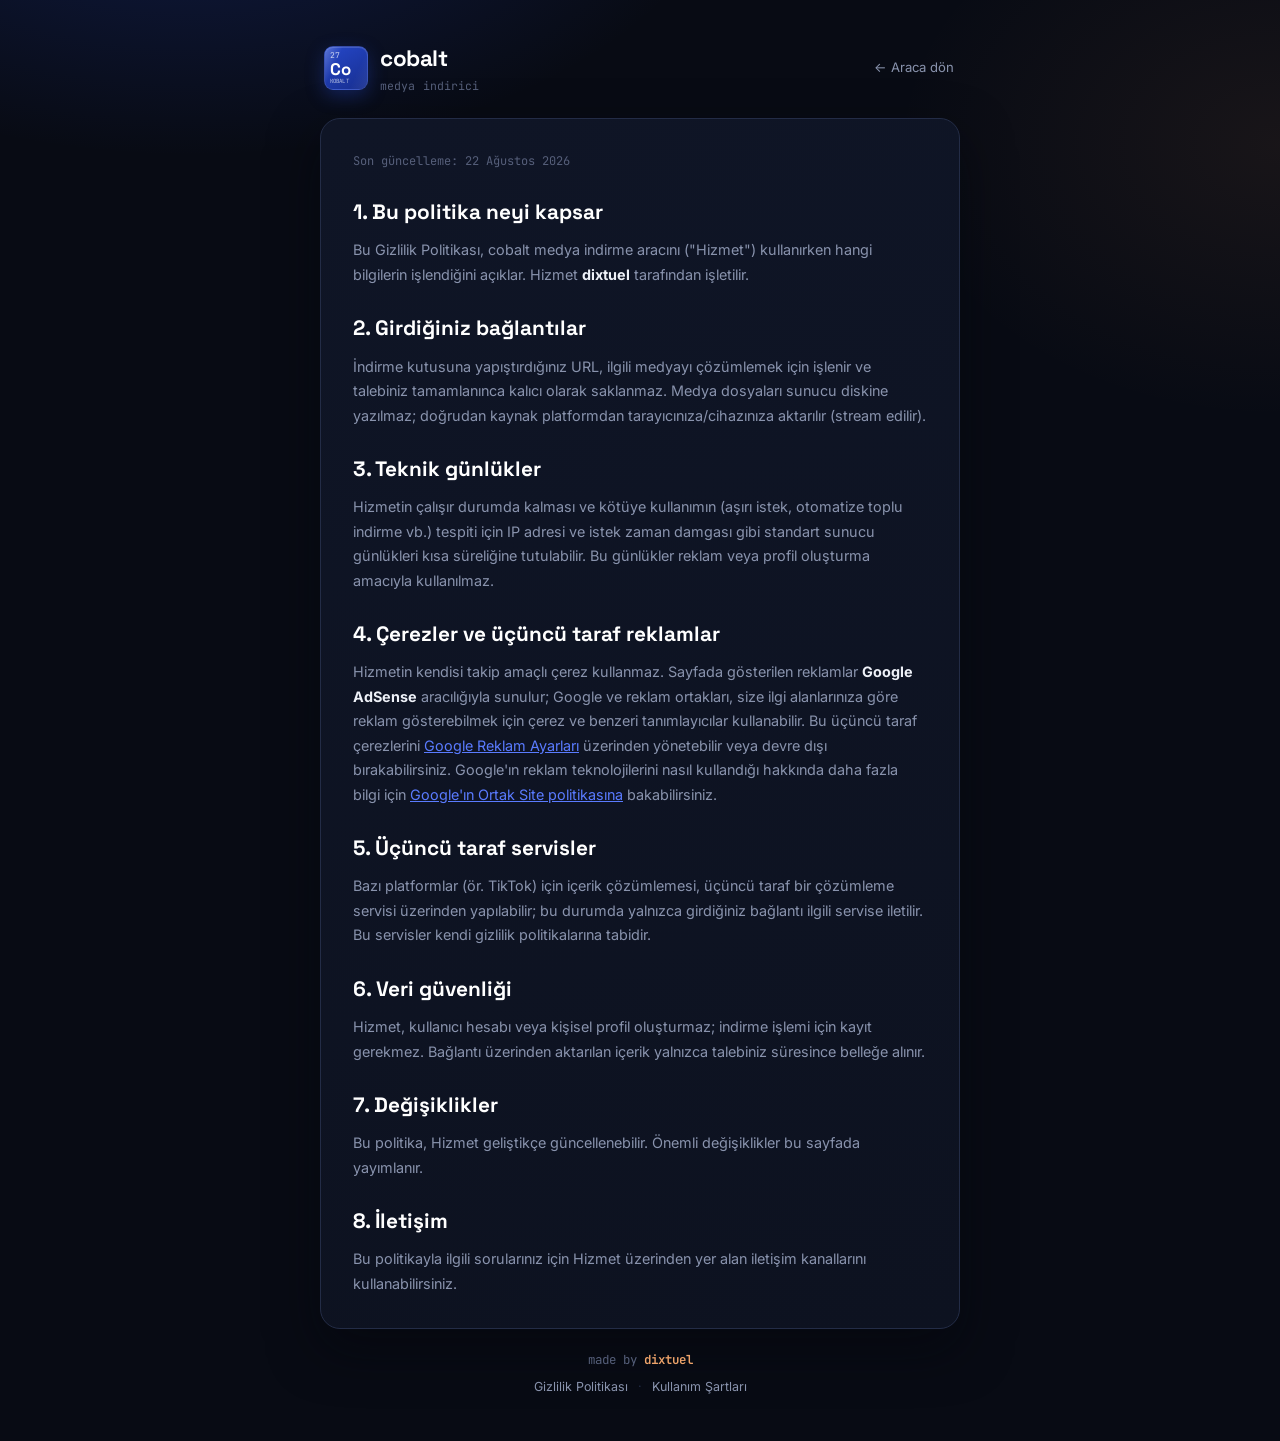
==== html/privacy.html @ 28eb1f84 "Initial commit: Cobalt Web UI Co-Authored-By: Claude Sonnet 5 <noreply@anthropic.com>" ====
<!DOCTYPE html>
<html lang="tr">
<head>
  <meta charset="UTF-8">
  <meta name="viewport" content="width=device-width, initial-scale=1.0">
  <title>Gizlilik Politikası — cobalt</title>
  <meta name="description" content="cobalt medya indirme aracının gizlilik politikası: hangi veriler işlenir, çerezler ve üçüncü taraf reklam hizmetleri.">
  <link rel="preconnect" href="https://fonts.googleapis.com">
  <link rel="preconnect" href="https://fonts.gstatic.com" crossorigin>
  <link href="https://fonts.googleapis.com/css2?family=Space+Grotesk:wght@500;700&family=Inter:wght@400;500;600;700&family=JetBrains+Mono:wght@400;500&display=swap" rel="stylesheet">
  <link rel="stylesheet" href="style.css">
</head>
<body>
  <div class="app-wrapper">
    <header class="app-header">
      <div class="brand">
        <div class="element-tile" aria-hidden="true">
          <span class="z">27</span>
          <span class="sym">Co</span>
          <span class="name">Kobalt</span>
        </div>
        <div class="brand-text">
          <h1>cobalt</h1>
          <span class="tagline">medya indirici</span>
        </div>
      </div>
      <a href="/" class="back-link">← Araca dön</a>
    </header>

    <main>
      <section class="legal-card">
        <p class="updated">Son güncelleme: 22 Ağustos 2026</p>

        <h2>1. Bu politika neyi kapsar</h2>
        <p>
          Bu Gizlilik Politikası, cobalt medya indirme aracını ("Hizmet") kullanırken hangi
          bilgilerin işlendiğini açıklar. Hizmet <strong>dixtuel</strong> tarafından işletilir.
        </p>

        <h2>2. Girdiğiniz bağlantılar</h2>
        <p>
          İndirme kutusuna yapıştırdığınız URL, ilgili medyayı çözümlemek için işlenir ve
          talebiniz tamamlanınca kalıcı olarak saklanmaz. Medya dosyaları sunucu diskine
          yazılmaz; doğrudan kaynak platformdan tarayıcınıza/cihazınıza aktarılır (stream
          edilir).
        </p>

        <h2>3. Teknik günlükler</h2>
        <p>
          Hizmetin çalışır durumda kalması ve kötüye kullanımın (aşırı istek, otomatize
          toplu indirme vb.) tespiti için IP adresi ve istek zaman damgası gibi standart sunucu
          günlükleri kısa süreliğine tutulabilir. Bu günlükler reklam veya profil oluşturma
          amacıyla kullanılmaz.
        </p>

        <h2>4. Çerezler ve üçüncü taraf reklamlar</h2>
        <p>
          Hizmetin kendisi takip amaçlı çerez kullanmaz. Sayfada gösterilen reklamlar
          <strong>Google AdSense</strong> aracılığıyla sunulur; Google ve reklam ortakları,
          size ilgi alanlarınıza göre reklam gösterebilmek için çerez ve benzeri
          tanımlayıcılar kullanabilir. Bu üçüncü taraf çerezlerini
          <a href="https://adssettings.google.com/" target="_blank" rel="noopener">Google Reklam Ayarları</a>
          üzerinden yönetebilir veya devre dışı bırakabilirsiniz. Google'ın reklam
          teknolojilerini nasıl kullandığı hakkında daha fazla bilgi için
          <a href="https://policies.google.com/technologies/partner-sites" target="_blank" rel="noopener">Google'ın Ortak Site politikasına</a>
          bakabilirsiniz.
        </p>

        <h2>5. Üçüncü taraf servisler</h2>
        <p>
          Bazı platformlar (ör. TikTok) için içerik çözümlemesi, üçüncü taraf bir çözümleme
          servisi üzerinden yapılabilir; bu durumda yalnızca girdiğiniz bağlantı ilgili
          servise iletilir. Bu servisler kendi gizlilik politikalarına tabidir.
        </p>

        <h2>6. Veri güvenliği</h2>
        <p>
          Hizmet, kullanıcı hesabı veya kişisel profil oluşturmaz; indirme işlemi için kayıt
          gerekmez. Bağlantı üzerinden aktarılan içerik yalnızca talebiniz süresince belleğe
          alınır.
        </p>

        <h2>7. Değişiklikler</h2>
        <p>
          Bu politika, Hizmet geliştikçe güncellenebilir. Önemli değişiklikler bu sayfada
          yayımlanır.
        </p>

        <h2>8. İletişim</h2>
        <p>
          Bu politikayla ilgili sorularınız için Hizmet üzerinden yer alan iletişim
          kanallarını kullanabilirsiniz.
        </p>
      </section>
    </main>

    <footer class="app-footer">
      <span class="credit">made by <span class="maker">dixtuel</span></span>
      <nav class="footer-links">
        <a href="/privacy.html">Gizlilik Politikası</a>
        <span class="sep">·</span>
        <a href="/terms.html">Kullanım Şartları</a>
      </nav>
    </footer>
  </div>
</body>
</html>
---- html/style.css ----
:root {
  /* Cobalt glass palette — named after the mineral, not a generic dark-mode blue */
  --ink: #080b14;
  --panel: #0f1526;
  --panel-2: #161d33;
  --input: #11172a;
  --hover: #1c2440;
  --line: #232c46;
  --line-soft: #1a2138;

  --cobalt: #2547c9;
  --cobalt-bright: #5a7bff;
  --cobalt-deep: #172e8f;
  --copper: #d98a4e;
  --copper-bright: #eda36a;

  --paper: #eef1f8;
  --fog: #8993ad;
  --haze: #565f7a;

  --good: #4fb286;
  --bad: #e5654f;
  --warn: #d9a441;

  --r-sm: 6px;
  --r-md: 12px;
  --r-lg: 20px;
  --r-full: 999px;

  --display: 'Space Grotesk', 'Inter', -apple-system, sans-serif;
  --body: 'Inter', -apple-system, BlinkMacSystemFont, 'Segoe UI', Roboto, sans-serif;
  --mono: 'JetBrains Mono', ui-monospace, monospace;

  --ease: cubic-bezier(0.2, 0.7, 0.3, 1);
}

*, *::before, *::after {
  box-sizing: border-box;
  margin: 0;
  padding: 0;
}

@media (prefers-reduced-motion: reduce) {
  *, *::before, *::after {
    animation-duration: 0.001ms !important;
    transition-duration: 0.001ms !important;
  }
}

body {
  background:
    radial-gradient(ellipse 900px 500px at 15% -10%, rgba(37, 71, 201, 0.28), transparent 60%),
    radial-gradient(ellipse 700px 500px at 100% 10%, rgba(217, 138, 78, 0.08), transparent 55%),
    var(--ink);
  color: var(--paper);
  font-family: var(--body);
  line-height: 1.5;
  min-height: 100vh;
  display: flex;
  justify-content: center;
  padding: 40px 20px;
  -webkit-font-smoothing: antialiased;
}

a { color: inherit; }

:focus-visible {
  outline: 2px solid var(--cobalt-bright);
  outline-offset: 2px;
  border-radius: var(--r-sm);
}

.app-wrapper {
  width: 100%;
  max-width: 640px;
  display: flex;
  flex-direction: column;
  gap: 22px;
}

/* Header */
.app-header {
  display: flex;
  justify-content: space-between;
  align-items: center;
  padding: 2px 4px;
}

.brand { display: flex; align-items: center; gap: 12px; }

/* Signature mark: a periodic-table element tile for Co (Cobalt, Z=27) */
.element-tile {
  width: 44px;
  height: 44px;
  flex-shrink: 0;
  border-radius: 9px;
  background: linear-gradient(150deg, var(--cobalt) 0%, var(--cobalt-deep) 100%);
  border: 1px solid rgba(255, 255, 255, 0.12);
  box-shadow: 0 6px 18px rgba(37, 71, 201, 0.35), inset 0 1px 0 rgba(255, 255, 255, 0.15);
  display: flex;
  flex-direction: column;
  justify-content: space-between;
  padding: 4px 5px;
  position: relative;
  overflow: hidden;
}

.element-tile::after {
  content: '';
  position: absolute;
  inset: 0;
  background: linear-gradient(115deg, rgba(255, 255, 255, 0.25) 0%, transparent 30%, transparent 70%, rgba(255, 255, 255, 0.08) 100%);
}

.element-tile .z { font-family: var(--mono); font-size: 0.5rem; color: rgba(255, 255, 255, 0.75); line-height: 1; }
.element-tile .sym { font-family: var(--display); font-size: 1.05rem; font-weight: 700; color: #fff; line-height: 1; }
.element-tile .name { font-family: var(--mono); font-size: 0.36rem; letter-spacing: 0.02em; color: rgba(255, 255, 255, 0.65); text-transform: uppercase; line-height: 1; }

.brand-text { display: flex; flex-direction: column; gap: 1px; }

.brand-text h1 {
  font-family: var(--display);
  font-size: 1.4rem;
  font-weight: 700;
  letter-spacing: -0.02em;
  color: #fff;
}

.brand-text .tagline {
  font-size: 0.72rem;
  color: var(--haze);
  font-family: var(--mono);
  letter-spacing: 0.01em;
}

.header-status {
  display: flex;
  align-items: center;
  gap: 6px;
  font-size: 0.78rem;
  font-family: var(--mono);
  color: var(--fog);
  background: var(--panel);
  padding: 5px 11px;
  border-radius: var(--r-full);
  border: 1px solid var(--line);
}

.status-dot {
  width: 6px;
  height: 6px;
  border-radius: 50%;
  background-color: var(--good);
  box-shadow: 0 0 8px rgba(79, 178, 134, 0.6);
}

/* Main Card — cobalt glass panel with a diagonal light sheen */
.downloader-card {
  background: linear-gradient(165deg, var(--panel) 0%, #0d1220 100%);
  border: 1px solid var(--line);
  border-radius: var(--r-lg);
  padding: 26px;
  box-shadow: 0 20px 50px rgba(3, 5, 12, 0.5), inset 0 1px 0 rgba(255, 255, 255, 0.03);
  display: flex;
  flex-direction: column;
  gap: 20px;
  position: relative;
  overflow: hidden;
}

.downloader-card::before {
  content: '';
  position: absolute;
  top: -60%;
  left: -20%;
  width: 60%;
  height: 220%;
  background: linear-gradient(100deg, rgba(90, 123, 255, 0.07), transparent 60%);
  transform: rotate(8deg);
  pointer-events: none;
}

/* Input Form */
.input-container {
  display: flex;
  align-items: center;
  background: var(--input);
  border: 1px solid var(--line);
  border-radius: var(--r-md);
  padding: 6px 8px 6px 14px;
  gap: 8px;
  transition: border-color 0.18s var(--ease), box-shadow 0.18s var(--ease);
  position: relative;
  z-index: 1;
}

.input-container:focus-within {
  border-color: var(--cobalt-bright);
  box-shadow: 0 0 0 3px rgba(90, 123, 255, 0.16);
}

.input-icon { color: var(--haze); display: flex; align-items: center; }

.input-container input {
  flex: 1;
  background: transparent;
  border: none;
  color: var(--paper);
  font-family: var(--body);
  font-size: 0.95rem;
  outline: none;
  min-width: 0;
}

.input-container input::placeholder { color: var(--haze); }

.btn-paste {
  display: inline-flex;
  align-items: center;
  gap: 5px;
  background: var(--panel-2);
  border: 1px solid var(--line);
  color: var(--fog);
  font-size: 0.8rem;
  font-weight: 500;
  padding: 6px 10px;
  border-radius: var(--r-sm);
  cursor: pointer;
  transition: all 0.18s var(--ease);
  white-space: nowrap;
}

.btn-paste:hover { background: var(--hover); color: var(--paper); }

.btn-submit {
  display: inline-flex;
  align-items: center;
  justify-content: center;
  background: linear-gradient(155deg, var(--cobalt-bright), var(--cobalt));
  border: none;
  color: #fff;
  font-family: var(--body);
  font-size: 0.9rem;
  font-weight: 600;
  padding: 9px 18px;
  border-radius: var(--r-sm);
  cursor: pointer;
  transition: filter 0.18s var(--ease), transform 0.1s var(--ease);
  position: relative;
  min-width: 80px;
}

.btn-submit:hover { filter: brightness(1.08); }
.btn-submit:active { transform: scale(0.98); }

.btn-submit.loading .btn-text { visibility: hidden; }
.btn-submit.loading .spinner { display: block; }

.spinner {
  display: none;
  position: absolute;
  width: 18px;
  height: 18px;
  border: 2px solid rgba(255, 255, 255, 0.3);
  border-top-color: #fff;
  border-radius: 50%;
  animation: spin 0.6s linear infinite;
}

@keyframes spin { to { transform: rotate(360deg); } }

/* Controls & Options */
.controls-panel { display: flex; flex-direction: column; gap: 14px; position: relative; z-index: 1; }

.mode-selector {
  display: flex;
  background: var(--input);
  padding: 4px;
  border-radius: var(--r-md);
  border: 1px solid var(--line);
  gap: 4px;
}

.mode-btn {
  flex: 1;
  display: flex;
  align-items: center;
  justify-content: center;
  gap: 7px;
  background: transparent;
  border: none;
  color: var(--fog);
  font-family: var(--body);
  font-size: 0.82rem;
  font-weight: 500;
  padding: 8px 10px;
  border-radius: var(--r-sm);
  cursor: pointer;
  transition: all 0.18s var(--ease);
}

.mode-btn:hover { color: var(--paper); }

.mode-btn.active {
  background: var(--panel-2);
  color: #fff;
  font-weight: 600;
  box-shadow: 0 2px 8px rgba(0, 0, 0, 0.25), inset 0 0 0 1px var(--line);
}

.options-row { display: grid; grid-template-columns: 1fr 1fr; gap: 12px; }

@media (max-width: 480px) {
  .mode-selector { flex-direction: column; }
  .options-row { grid-template-columns: 1fr; }
}

.option-item { display: flex; flex-direction: column; gap: 6px; }

.option-item label {
  font-size: 0.76rem;
  font-weight: 500;
  color: var(--fog);
  font-family: var(--mono);
  text-transform: uppercase;
  letter-spacing: 0.02em;
}

.option-item select {
  background: var(--input);
  border: 1px solid var(--line);
  color: var(--paper);
  font-family: var(--body);
  font-size: 0.85rem;
  padding: 8px 10px;
  border-radius: var(--r-sm);
  outline: none;
  cursor: pointer;
  transition: border-color 0.18s var(--ease);
}

.option-item select:focus { border-color: var(--cobalt-bright); }

/* Result Container */
.result-container {
  margin-top: 4px;
  padding: 16px;
  background: var(--panel-2);
  border: 1px solid var(--line);
  border-radius: var(--r-md);
  display: flex;
  flex-direction: column;
  gap: 12px;
  animation: fadeIn 0.25s ease-out;
  position: relative;
  z-index: 1;
}

@keyframes fadeIn {
  from { opacity: 0; transform: translateY(-4px); }
  to { opacity: 1; transform: translateY(0); }
}

.result-card-single { display: flex; align-items: center; justify-content: space-between; gap: 12px; }
.result-info { display: flex; flex-direction: column; gap: 4px; min-width: 0; }

.result-filename {
  font-size: 0.88rem;
  font-weight: 600;
  font-family: var(--mono);
  color: var(--paper);
  white-space: nowrap;
  overflow: hidden;
  text-overflow: ellipsis;
}

.result-tag { font-size: 0.75rem; color: var(--good); font-weight: 500; }
.result-actions { display: flex; gap: 8px; flex-shrink: 0; }

.btn-download-action {
  display: inline-flex;
  align-items: center;
  gap: 6px;
  background: var(--good);
  color: #08170f;
  border: none;
  font-family: var(--body);
  font-size: 0.85rem;
  font-weight: 700;
  padding: 8px 14px;
  border-radius: var(--r-sm);
  cursor: pointer;
  text-decoration: none;
  transition: filter 0.18s var(--ease);
}

.btn-download-action:hover { filter: brightness(1.1); }

/* Gallery Header & Bulk Download */
.gallery-header {
  display: flex;
  align-items: center;
  justify-content: space-between;
  gap: 10px;
  padding-bottom: 8px;
  border-bottom: 1px solid var(--line);
}

.gallery-title { font-size: 0.88rem; font-weight: 600; color: var(--paper); display: flex; align-items: center; gap: 6px; }

.btn-download-all {
  display: inline-flex;
  align-items: center;
  gap: 6px;
  background: var(--cobalt);
  color: #fff;
  border: none;
  font-family: var(--body);
  font-size: 0.78rem;
  font-weight: 600;
  padding: 6px 12px;
  border-radius: var(--r-sm);
  cursor: pointer;
  transition: filter 0.18s var(--ease);
}

.btn-download-all:hover { filter: brightness(1.12); }

/* Picker Grid */
.picker-grid { display: grid; grid-template-columns: repeat(auto-fill, minmax(130px, 1fr)); gap: 10px; }

.picker-item {
  background: var(--input);
  border: 1px solid var(--line);
  border-radius: var(--r-sm);
  overflow: hidden;
  display: flex;
  flex-direction: column;
  position: relative;
  transition: border-color 0.18s var(--ease);
}

.picker-item:hover { border-color: var(--cobalt-bright); }
.picker-item img { width: 100%; height: 120px; object-fit: cover; background: #000; }

.picker-badge {
  position: absolute;
  top: 6px;
  left: 6px;
  background: rgba(3, 5, 12, 0.8);
  color: #fff;
  font-family: var(--mono);
  font-size: 0.65rem;
  font-weight: 600;
  padding: 2px 6px;
  border-radius: var(--r-sm);
  backdrop-filter: blur(4px);
}

.picker-item-action { padding: 6px 8px; display: flex; justify-content: center; }

.picker-item-action a {
  font-size: 0.78rem;
  color: var(--paper);
  text-decoration: none;
  font-weight: 500;
  display: inline-flex;
  align-items: center;
  gap: 5px;
  width: 100%;
  justify-content: center;
  padding: 4px 0;
  background: var(--panel-2);
  border-radius: 4px;
  transition: all 0.18s var(--ease);
}

.picker-item-action a:hover { background: var(--cobalt); color: #fff; }

/* Supported Services — styled as assay/spec tags, echoing the element-tile motif */
.supported-services {
  display: flex;
  flex-wrap: wrap;
  gap: 7px;
  justify-content: center;
  padding-top: 10px;
  border-top: 1px solid var(--line-soft);
  position: relative;
  z-index: 1;
}

.service-pill {
  font-size: 0.73rem;
  font-family: var(--mono);
  color: var(--fog);
  background: var(--input);
  border: 1px solid var(--line-soft);
  padding: 4px 9px;
  border-radius: var(--r-sm);
}

/* Ad slot — clearly demarcated, self-contained container for Google AdSense */
.ad-slot {
  position: relative;
  z-index: 1;
  border: 1px dashed var(--line);
  border-radius: var(--r-md);
  background: var(--input);
  min-height: 90px;
  display: flex;
  align-items: center;
  justify-content: center;
  overflow: hidden;
}

.ad-slot .ad-label {
  position: absolute;
  top: 6px;
  left: 10px;
  font-family: var(--mono);
  font-size: 0.6rem;
  letter-spacing: 0.05em;
  text-transform: uppercase;
  color: var(--haze);
}

.ad-slot .ad-placeholder {
  font-family: var(--mono);
  font-size: 0.72rem;
  color: var(--haze);
  text-align: center;
  padding: 20px;
}

/* Footer */
.app-footer {
  text-align: center;
  font-size: 0.78rem;
  color: var(--haze);
  display: flex;
  flex-direction: column;
  align-items: center;
  gap: 8px;
  padding-bottom: 4px;
}

.app-footer .credit { font-family: var(--mono); }
.app-footer .credit .maker { color: var(--copper-bright); font-weight: 600; }

.footer-links { display: flex; align-items: center; gap: 10px; }
.footer-links a { color: var(--fog); text-decoration: none; transition: color 0.18s var(--ease); }
.footer-links a:hover { color: var(--paper); text-decoration: underline; }
.footer-links .sep { color: var(--line); }

/* Toast */
.toast {
  position: fixed;
  bottom: 24px;
  left: 50%;
  transform: translateX(-50%) translateY(100px);
  background: var(--panel-2);
  border: 1px solid var(--line);
  color: var(--paper);
  font-size: 0.85rem;
  padding: 10px 18px;
  border-radius: var(--r-md);
  box-shadow: 0 8px 24px rgba(0, 0, 0, 0.4);
  transition: transform 0.25s ease-out, opacity 0.25s ease-out;
  opacity: 0;
  pointer-events: none;
  z-index: 1000;
  max-width: 90vw;
  text-align: center;
}

.toast.show { transform: translateX(-50%) translateY(0); opacity: 1; }
.toast.error { border-color: var(--bad); color: #ffb3a4; }
.toast.success { border-color: var(--good); color: #a9e6c8; }

/* ---- Legal pages (terms.html / privacy.html) ---- */
.legal-card {
  background: linear-gradient(165deg, var(--panel) 0%, #0d1220 100%);
  border: 1px solid var(--line);
  border-radius: var(--r-lg);
  padding: 32px;
  box-shadow: 0 20px 50px rgba(3, 5, 12, 0.5);
}

.legal-card h2 {
  font-family: var(--display);
  font-size: 1.3rem;
  margin: 26px 0 10px;
  color: #fff;
}

.legal-card h2:first-child { margin-top: 0; }

.legal-card p, .legal-card li {
  font-size: 0.9rem;
  color: var(--fog);
  line-height: 1.7;
}

.legal-card ul { padding-left: 20px; margin: 8px 0; display: flex; flex-direction: column; gap: 6px; }
.legal-card strong { color: var(--paper); }
.legal-card .updated { font-family: var(--mono); font-size: 0.75rem; color: var(--haze); margin-bottom: 4px; }
.legal-card a { color: var(--cobalt-bright); }

.back-link {
  display: inline-flex;
  align-items: center;
  gap: 6px;
  font-size: 0.82rem;
  color: var(--fog);
  text-decoration: none;
  padding: 4px 2px;
}

.back-link:hover { color: var(--paper); }
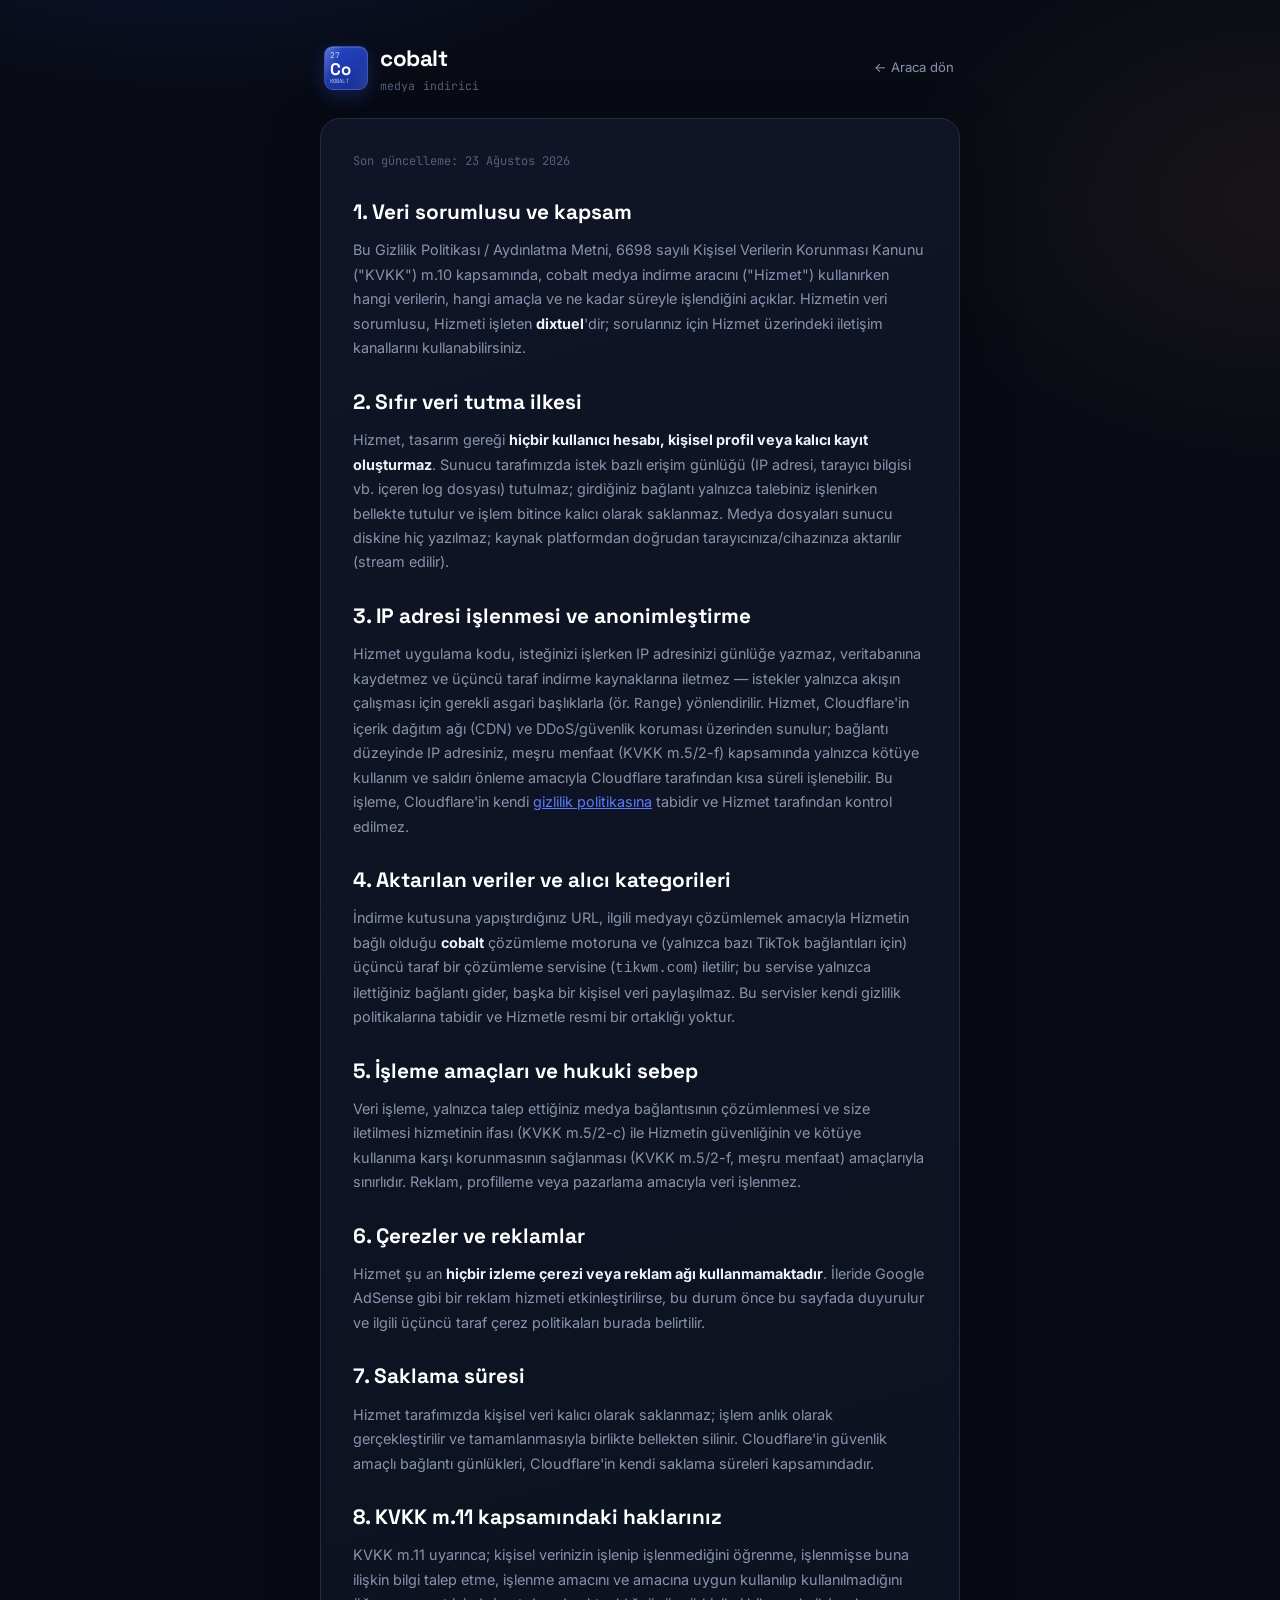
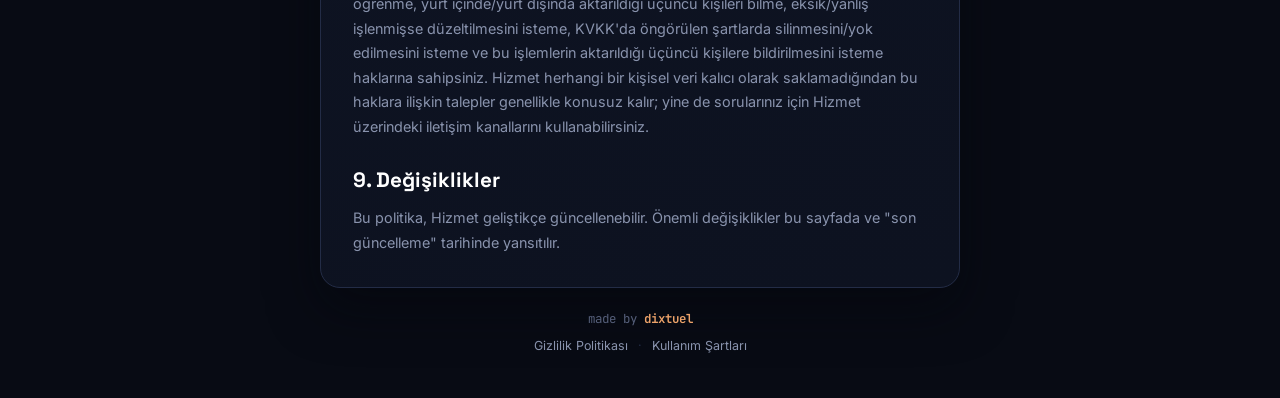
==== commit 768ea735: "KVKK uyumlu gizlilik politikası, tunnel proxy'de IP anonimleştirme ve masaüstü reklam alanları Co-Au" ====
--- a/html/privacy.html
+++ b/html/privacy.html
@@ -29,67 +29,89 @@
 
     <main>
       <section class="legal-card">
-        <p class="updated">Son güncelleme: 22 Ağustos 2026</p>
+        <p class="updated">Son güncelleme: 23 Ağustos 2026</p>
 
-        <h2>1. Bu politika neyi kapsar</h2>
+        <h2>1. Veri sorumlusu ve kapsam</h2>
         <p>
-          Bu Gizlilik Politikası, cobalt medya indirme aracını ("Hizmet") kullanırken hangi
-          bilgilerin işlendiğini açıklar. Hizmet <strong>dixtuel</strong> tarafından işletilir.
+          Bu Gizlilik Politikası / Aydınlatma Metni, 6698 sayılı Kişisel Verilerin Korunması
+          Kanunu ("KVKK") m.10 kapsamında, cobalt medya indirme aracını ("Hizmet")
+          kullanırken hangi verilerin, hangi amaçla ve ne kadar süreyle işlendiğini açıklar.
+          Hizmetin veri sorumlusu, Hizmeti işleten <strong>dixtuel</strong>'dir; sorularınız
+          için Hizmet üzerindeki iletişim kanallarını kullanabilirsiniz.
         </p>
 
-        <h2>2. Girdiğiniz bağlantılar</h2>
+        <h2>2. Sıfır veri tutma ilkesi</h2>
         <p>
-          İndirme kutusuna yapıştırdığınız URL, ilgili medyayı çözümlemek için işlenir ve
-          talebiniz tamamlanınca kalıcı olarak saklanmaz. Medya dosyaları sunucu diskine
-          yazılmaz; doğrudan kaynak platformdan tarayıcınıza/cihazınıza aktarılır (stream
-          edilir).
+          Hizmet, tasarım gereği <strong>hiçbir kullanıcı hesabı, kişisel profil veya kalıcı
+          kayıt oluşturmaz</strong>. Sunucu tarafımızda istek bazlı erişim günlüğü (IP adresi,
+          tarayıcı bilgisi vb. içeren log dosyası) tutulmaz; girdiğiniz bağlantı yalnızca
+          talebiniz işlenirken bellekte tutulur ve işlem bitince kalıcı olarak saklanmaz.
+          Medya dosyaları sunucu diskine hiç yazılmaz; kaynak platformdan doğrudan
+          tarayıcınıza/cihazınıza aktarılır (stream edilir).
         </p>
 
-        <h2>3. Teknik günlükler</h2>
+        <h2>3. IP adresi işlenmesi ve anonimleştirme</h2>
         <p>
-          Hizmetin çalışır durumda kalması ve kötüye kullanımın (aşırı istek, otomatize
-          toplu indirme vb.) tespiti için IP adresi ve istek zaman damgası gibi standart sunucu
-          günlükleri kısa süreliğine tutulabilir. Bu günlükler reklam veya profil oluşturma
-          amacıyla kullanılmaz.
+          Hizmet uygulama kodu, isteğinizi işlerken IP adresinizi günlüğe yazmaz, veritabanına
+          kaydetmez ve üçüncü taraf indirme kaynaklarına iletmez — istekler yalnızca akışın
+          çalışması için gerekli asgari başlıklarla (ör. <code>Range</code>) yönlendirilir.
+          Hizmet, Cloudflare'in içerik dağıtım ağı (CDN) ve DDoS/güvenlik koruması üzerinden
+          sunulur; bağlantı düzeyinde IP adresiniz, meşru menfaat (KVKK m.5/2-f) kapsamında
+          yalnızca kötüye kullanım ve saldırı önleme amacıyla Cloudflare tarafından kısa süreli
+          işlenebilir. Bu işleme, Cloudflare'in kendi
+          <a href="https://www.cloudflare.com/privacypolicy/" target="_blank" rel="noopener">gizlilik politikasına</a>
+          tabidir ve Hizmet tarafından kontrol edilmez.
         </p>
 
-        <h2>4. Çerezler ve üçüncü taraf reklamlar</h2>
+        <h2>4. Aktarılan veriler ve alıcı kategorileri</h2>
         <p>
-          Hizmetin kendisi takip amaçlı çerez kullanmaz. Sayfada gösterilen reklamlar
-          <strong>Google AdSense</strong> aracılığıyla sunulur; Google ve reklam ortakları,
-          size ilgi alanlarınıza göre reklam gösterebilmek için çerez ve benzeri
-          tanımlayıcılar kullanabilir. Bu üçüncü taraf çerezlerini
-          <a href="https://adssettings.google.com/" target="_blank" rel="noopener">Google Reklam Ayarları</a>
-          üzerinden yönetebilir veya devre dışı bırakabilirsiniz. Google'ın reklam
-          teknolojilerini nasıl kullandığı hakkında daha fazla bilgi için
-          <a href="https://policies.google.com/technologies/partner-sites" target="_blank" rel="noopener">Google'ın Ortak Site politikasına</a>
-          bakabilirsiniz.
+          İndirme kutusuna yapıştırdığınız URL, ilgili medyayı çözümlemek amacıyla Hizmetin
+          bağlı olduğu <strong>cobalt</strong> çözümleme motoruna ve (yalnızca bazı TikTok
+          bağlantıları için) üçüncü taraf bir çözümleme servisine
+          (<code>tikwm.com</code>) iletilir; bu servise yalnızca ilettiğiniz bağlantı gider,
+          başka bir kişisel veri paylaşılmaz. Bu servisler kendi gizlilik politikalarına
+          tabidir ve Hizmetle resmi bir ortaklığı yoktur.
         </p>
 
-        <h2>5. Üçüncü taraf servisler</h2>
+        <h2>5. İşleme amaçları ve hukuki sebep</h2>
         <p>
-          Bazı platformlar (ör. TikTok) için içerik çözümlemesi, üçüncü taraf bir çözümleme
-          servisi üzerinden yapılabilir; bu durumda yalnızca girdiğiniz bağlantı ilgili
-          servise iletilir. Bu servisler kendi gizlilik politikalarına tabidir.
+          Veri işleme, yalnızca talep ettiğiniz medya bağlantısının çözümlenmesi ve size
+          iletilmesi hizmetinin ifası (KVKK m.5/2-c) ile Hizmetin güvenliğinin ve kötüye
+          kullanıma karşı korunmasının sağlanması (KVKK m.5/2-f, meşru menfaat) amaçlarıyla
+          sınırlıdır. Reklam, profilleme veya pazarlama amacıyla veri işlenmez.
         </p>
 
-        <h2>6. Veri güvenliği</h2>
+        <h2>6. Çerezler ve reklamlar</h2>
         <p>
-          Hizmet, kullanıcı hesabı veya kişisel profil oluşturmaz; indirme işlemi için kayıt
-          gerekmez. Bağlantı üzerinden aktarılan içerik yalnızca talebiniz süresince belleğe
-          alınır.
+          Hizmet şu an <strong>hiçbir izleme çerezi veya reklam ağı kullanmamaktadır</strong>.
+          İleride Google AdSense gibi bir reklam hizmeti etkinleştirilirse, bu durum önce bu
+          sayfada duyurulur ve ilgili üçüncü taraf çerez politikaları burada belirtilir.
         </p>
 
-        <h2>7. Değişiklikler</h2>
+        <h2>7. Saklama süresi</h2>
         <p>
-          Bu politika, Hizmet geliştikçe güncellenebilir. Önemli değişiklikler bu sayfada
-          yayımlanır.
+          Hizmet tarafımızda kişisel veri kalıcı olarak saklanmaz; işlem anlık olarak
+          gerçekleştirilir ve tamamlanmasıyla birlikte bellekten silinir. Cloudflare'in
+          güvenlik amaçlı bağlantı günlükleri, Cloudflare'in kendi saklama süreleri
+          kapsamındadır.
         </p>
 
-        <h2>8. İletişim</h2>
+        <h2>8. KVKK m.11 kapsamındaki haklarınız</h2>
         <p>
-          Bu politikayla ilgili sorularınız için Hizmet üzerinden yer alan iletişim
-          kanallarını kullanabilirsiniz.
+          KVKK m.11 uyarınca; kişisel verinizin işlenip işlenmediğini öğrenme, işlenmişse
+          buna ilişkin bilgi talep etme, işlenme amacını ve amacına uygun kullanılıp
+          kullanılmadığını öğrenme, yurt içinde/yurt dışında aktarıldığı üçüncü kişileri
+          bilme, eksik/yanlış işlenmişse düzeltilmesini isteme, KVKK'da öngörülen şartlarda
+          silinmesini/yok edilmesini isteme ve bu işlemlerin aktarıldığı üçüncü kişilere
+          bildirilmesini isteme haklarına sahipsiniz. Hizmet herhangi bir kişisel veri
+          kalıcı olarak saklamadığından bu haklara ilişkin talepler genellikle konusuz kalır;
+          yine de sorularınız için Hizmet üzerindeki iletişim kanallarını kullanabilirsiniz.
+        </p>
+
+        <h2>9. Değişiklikler</h2>
+        <p>
+          Bu politika, Hizmet geliştikçe güncellenebilir. Önemli değişiklikler bu sayfada ve
+          "son güncelleme" tarihinde yansıtılır.
         </p>
       </section>
     </main>
--- a/html/style.css
+++ b/html/style.css
@@ -530,6 +530,29 @@
   color: var(--haze);
   text-align: center;
   padding: 20px;
+}
+
+/* Masaüstü kenar reklamları (skyscraper) — yalnız içerik sütunuyla çakışmayacak kadar
+   geniş ekranlarda gösterilir. min-width eşiği, 640px'lik ana sütun + kenar boşlukları
+   dikkate alınarak hesaplandı. */
+.ad-rail { display: none; }
+
+@media (min-width: 1300px) {
+  .ad-rail {
+    display: block;
+    position: fixed;
+    top: 50%;
+    transform: translateY(-50%);
+    z-index: 5;
+  }
+  .ad-rail-left { left: 24px; }
+  .ad-rail-right { right: 24px; }
+  .ad-slot-rail {
+    width: 160px;
+    height: 600px;
+    min-height: 0;
+    flex-direction: column;
+  }
 }
 
 /* Footer */
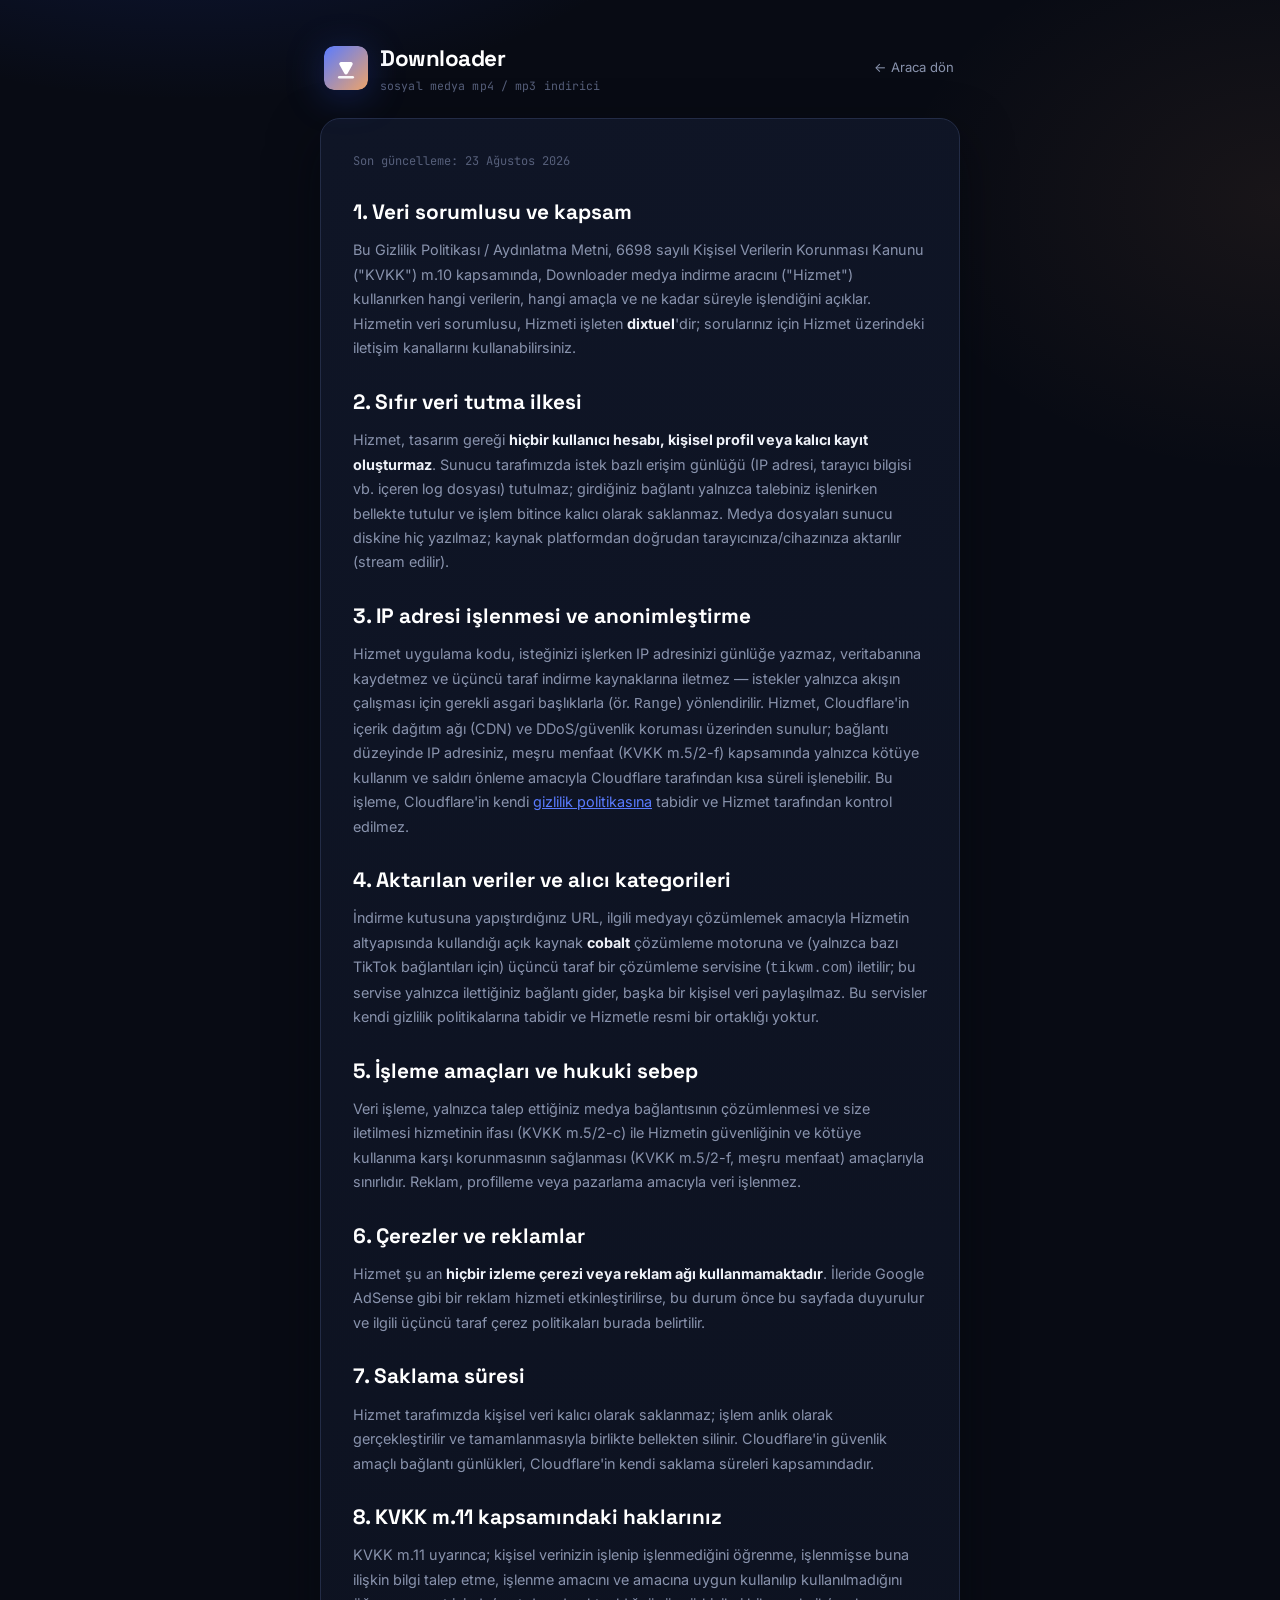
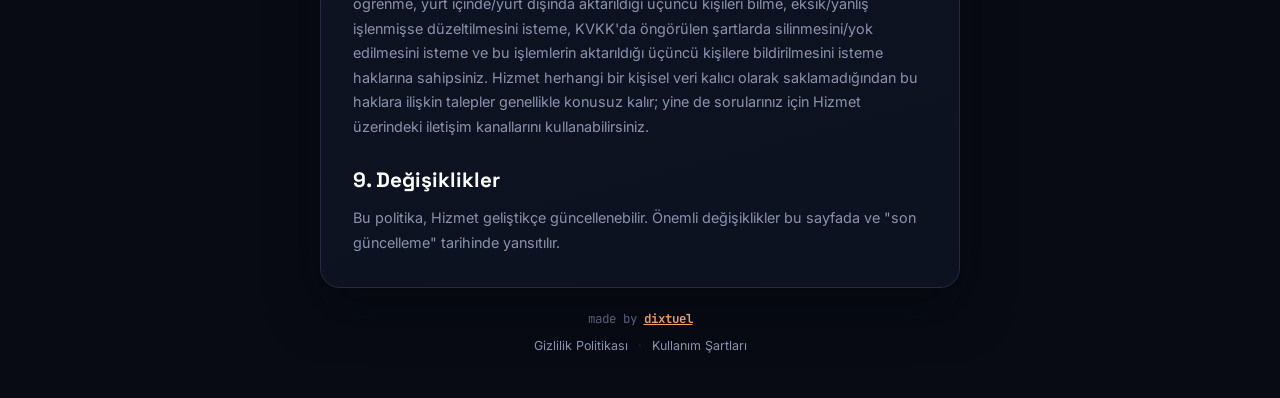
==== commit 2b84ddbb: "Downloader olarak yeniden markalama: yeni logo/favicon, SEO meta/OG etiketleri, robots.txt + sitemap" ====
--- a/html/privacy.html
+++ b/html/privacy.html
@@ -3,8 +3,10 @@
 <head>
   <meta charset="UTF-8">
   <meta name="viewport" content="width=device-width, initial-scale=1.0">
-  <title>Gizlilik Politikası — cobalt</title>
-  <meta name="description" content="cobalt medya indirme aracının gizlilik politikası: hangi veriler işlenir, çerezler ve üçüncü taraf reklam hizmetleri.">
+  <title>Gizlilik Politikası — Downloader</title>
+  <meta name="description" content="Downloader medya indirme aracının gizlilik politikası: hangi veriler işlenir, IP anonimleştirme ve KVKK kapsamındaki haklarınız.">
+  <link rel="canonical" href="https://downloader.dxtl.com.tr/privacy.html">
+  <link rel="icon" type="image/svg+xml" href="/favicon.svg">
   <link rel="preconnect" href="https://fonts.googleapis.com">
   <link rel="preconnect" href="https://fonts.gstatic.com" crossorigin>
   <link href="https://fonts.googleapis.com/css2?family=Space+Grotesk:wght@500;700&family=Inter:wght@400;500;600;700&family=JetBrains+Mono:wght@400;500&display=swap" rel="stylesheet">
@@ -14,14 +16,20 @@
   <div class="app-wrapper">
     <header class="app-header">
       <div class="brand">
-        <div class="element-tile" aria-hidden="true">
-          <span class="z">27</span>
-          <span class="sym">Co</span>
-          <span class="name">Kobalt</span>
-        </div>
+        <svg class="brand-mark" width="44" height="44" viewBox="0 0 44 44" fill="none" aria-hidden="true">
+          <rect width="44" height="44" rx="10" fill="url(#logoGrad)"/>
+          <path d="M27.6 20.4a1.8 1.8 0 0 1 0 3.2l-8.8 4.9c-1.2.7-2.7-.2-2.7-1.6v-9.8c0-1.4 1.5-2.3 2.7-1.6z" fill="#fff" transform="rotate(90 22 22)"/>
+          <rect x="14" y="30" width="16" height="2.4" rx="1.2" fill="#fff" opacity="0.92"/>
+          <defs>
+            <linearGradient id="logoGrad" x1="0" y1="0" x2="44" y2="44" gradientUnits="userSpaceOnUse">
+              <stop stop-color="#5a7bff"/>
+              <stop offset="1" stop-color="#eda36a"/>
+            </linearGradient>
+          </defs>
+        </svg>
         <div class="brand-text">
-          <h1>cobalt</h1>
-          <span class="tagline">medya indirici</span>
+          <h1>Downloader</h1>
+          <span class="tagline">sosyal medya mp4 / mp3 indirici</span>
         </div>
       </div>
       <a href="/" class="back-link">← Araca dön</a>
@@ -34,7 +42,7 @@
         <h2>1. Veri sorumlusu ve kapsam</h2>
         <p>
           Bu Gizlilik Politikası / Aydınlatma Metni, 6698 sayılı Kişisel Verilerin Korunması
-          Kanunu ("KVKK") m.10 kapsamında, cobalt medya indirme aracını ("Hizmet")
+          Kanunu ("KVKK") m.10 kapsamında, Downloader medya indirme aracını ("Hizmet")
           kullanırken hangi verilerin, hangi amaçla ve ne kadar süreyle işlendiğini açıklar.
           Hizmetin veri sorumlusu, Hizmeti işleten <strong>dixtuel</strong>'dir; sorularınız
           için Hizmet üzerindeki iletişim kanallarını kullanabilirsiniz.
@@ -66,7 +74,8 @@
         <h2>4. Aktarılan veriler ve alıcı kategorileri</h2>
         <p>
           İndirme kutusuna yapıştırdığınız URL, ilgili medyayı çözümlemek amacıyla Hizmetin
-          bağlı olduğu <strong>cobalt</strong> çözümleme motoruna ve (yalnızca bazı TikTok
+          altyapısında kullandığı açık kaynak <strong>cobalt</strong> çözümleme motoruna ve
+          (yalnızca bazı TikTok
           bağlantıları için) üçüncü taraf bir çözümleme servisine
           (<code>tikwm.com</code>) iletilir; bu servise yalnızca ilettiğiniz bağlantı gider,
           başka bir kişisel veri paylaşılmaz. Bu servisler kendi gizlilik politikalarına
@@ -117,7 +126,7 @@
     </main>
 
     <footer class="app-footer">
-      <span class="credit">made by <span class="maker">dixtuel</span></span>
+      <span class="credit">made by <a class="maker" href="https://dxtl.com.tr/" target="_blank" rel="noopener">dixtuel</a></span>
       <nav class="footer-links">
         <a href="/privacy.html">Gizlilik Politikası</a>
         <span class="sep">·</span>
--- a/html/style.css
+++ b/html/style.css
@@ -88,33 +88,12 @@
 
 .brand { display: flex; align-items: center; gap: 12px; }
 
-/* Signature mark: a periodic-table element tile for Co (Cobalt, Z=27) */
-.element-tile {
-  width: 44px;
-  height: 44px;
+/* Signature mark: gradient rounded-square logo with a download arrow */
+.brand-mark {
   flex-shrink: 0;
   border-radius: 9px;
-  background: linear-gradient(150deg, var(--cobalt) 0%, var(--cobalt-deep) 100%);
-  border: 1px solid rgba(255, 255, 255, 0.12);
-  box-shadow: 0 6px 18px rgba(37, 71, 201, 0.35), inset 0 1px 0 rgba(255, 255, 255, 0.15);
-  display: flex;
-  flex-direction: column;
-  justify-content: space-between;
-  padding: 4px 5px;
-  position: relative;
-  overflow: hidden;
-}
-
-.element-tile::after {
-  content: '';
-  position: absolute;
-  inset: 0;
-  background: linear-gradient(115deg, rgba(255, 255, 255, 0.25) 0%, transparent 30%, transparent 70%, rgba(255, 255, 255, 0.08) 100%);
-}
-
-.element-tile .z { font-family: var(--mono); font-size: 0.5rem; color: rgba(255, 255, 255, 0.75); line-height: 1; }
-.element-tile .sym { font-family: var(--display); font-size: 1.05rem; font-weight: 700; color: #fff; line-height: 1; }
-.element-tile .name { font-family: var(--mono); font-size: 0.36rem; letter-spacing: 0.02em; color: rgba(255, 255, 255, 0.65); text-transform: uppercase; line-height: 1; }
+  filter: drop-shadow(0 6px 18px rgba(37, 71, 201, 0.35));
+}
 
 .brand-text { display: flex; flex-direction: column; gap: 1px; }
 
@@ -313,6 +292,14 @@
 @media (max-width: 480px) {
   .mode-selector { flex-direction: column; }
   .options-row { grid-template-columns: 1fr; }
+
+  /* Mobilde reklam alanı: masaüstündeki kenar reklamları zaten gizli (bkz. .ad-rail),
+     tek reklam burada, araç kartının dışında ve ayrı bir bölüm gibi durur — indirme
+     akışına karışmaz. */
+  .ad-slot:not(.ad-slot-rail) {
+    min-height: 70px;
+    margin: 2px 0 0;
+  }
 }
 
 .option-item { display: flex; flex-direction: column; gap: 6px; }
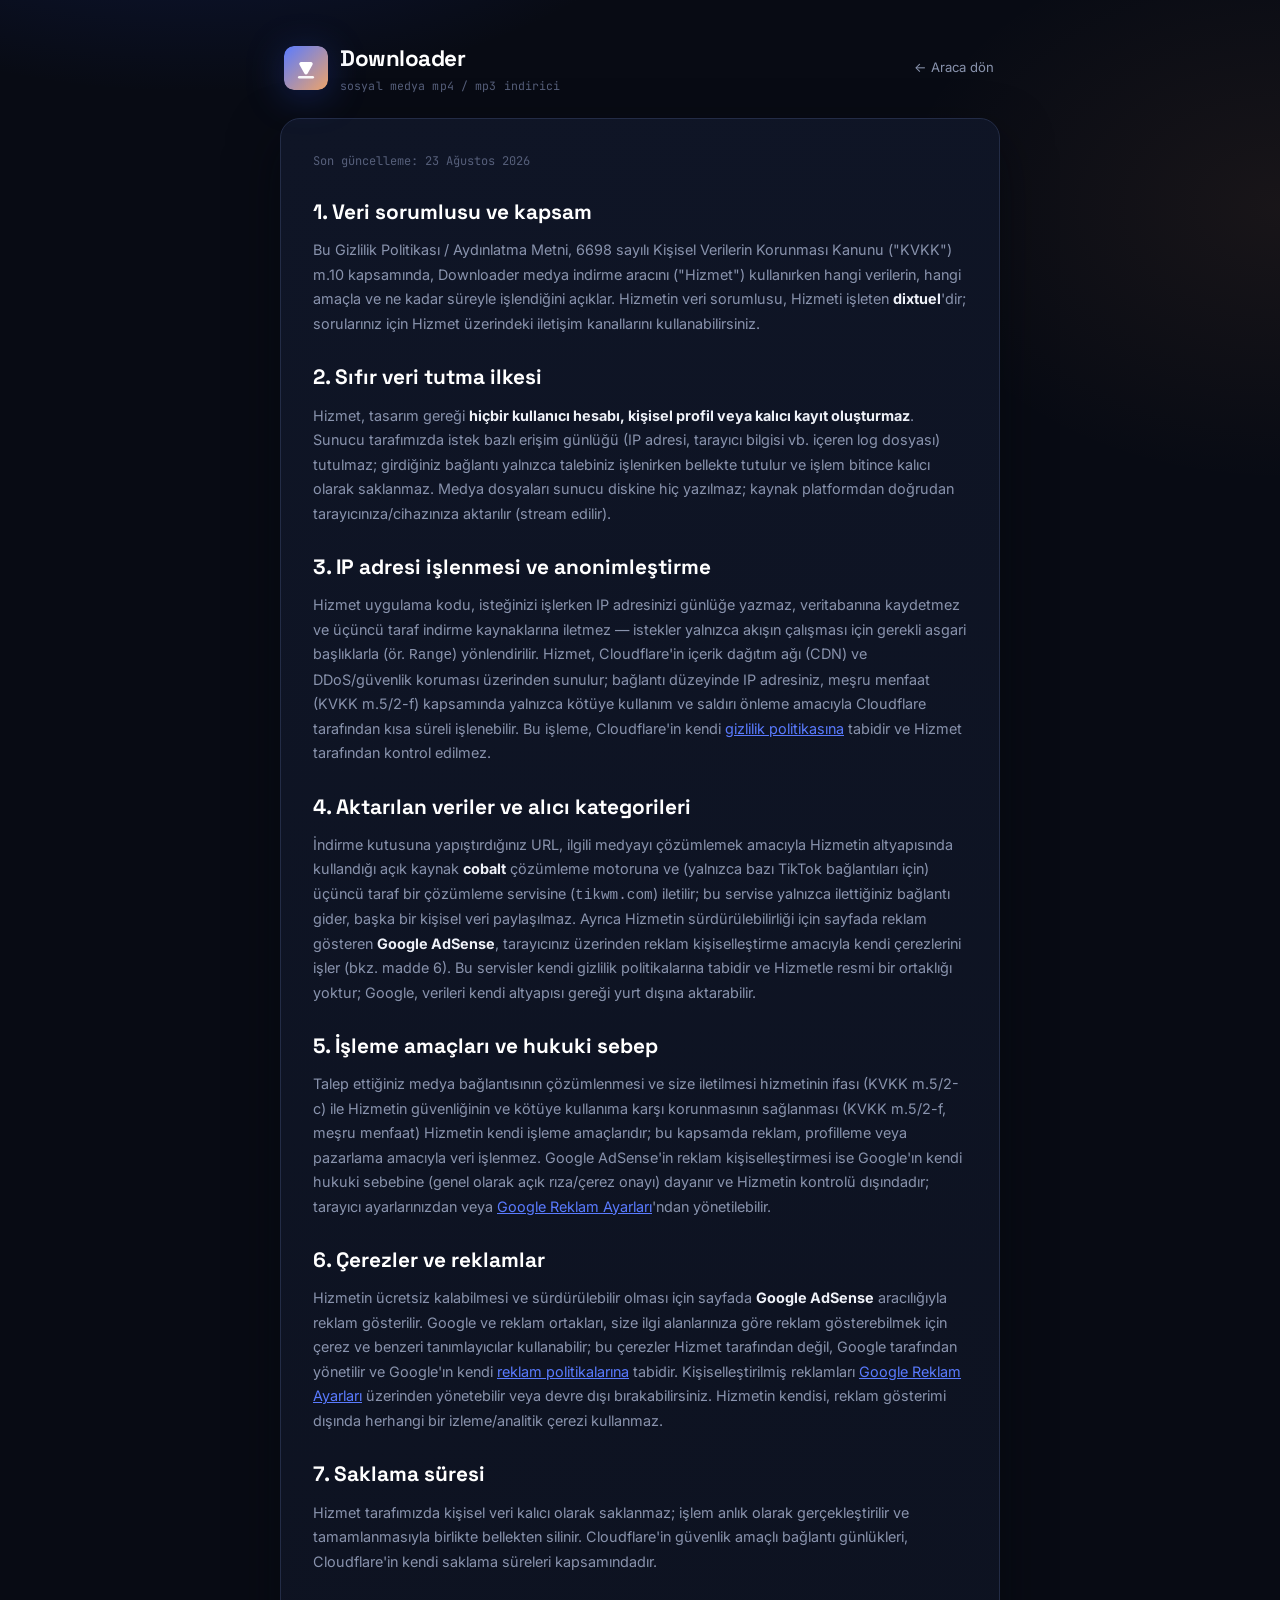
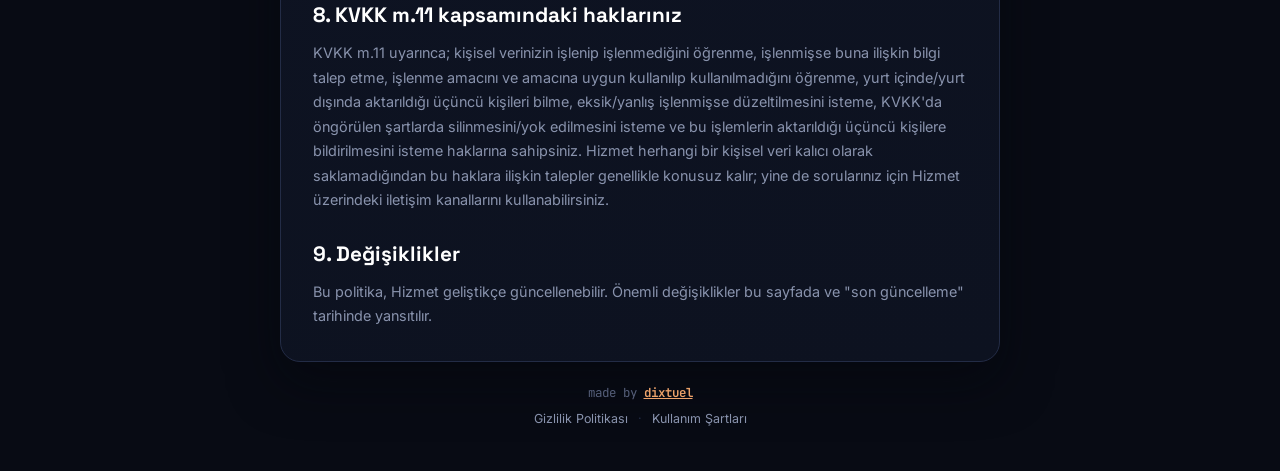
==== commit c94e9943: "Gizlilik politikası ve kullanım şartlarını AdSense'in artık aktif olduğuna göre güncelle Co-Authored" ====
--- a/html/privacy.html
+++ b/html/privacy.html
@@ -78,23 +78,38 @@
           (yalnızca bazı TikTok
           bağlantıları için) üçüncü taraf bir çözümleme servisine
           (<code>tikwm.com</code>) iletilir; bu servise yalnızca ilettiğiniz bağlantı gider,
-          başka bir kişisel veri paylaşılmaz. Bu servisler kendi gizlilik politikalarına
-          tabidir ve Hizmetle resmi bir ortaklığı yoktur.
+          başka bir kişisel veri paylaşılmaz. Ayrıca Hizmetin sürdürülebilirliği için
+          sayfada reklam gösteren <strong>Google AdSense</strong>, tarayıcınız üzerinden
+          reklam kişiselleştirme amacıyla kendi çerezlerini işler (bkz. madde 6). Bu
+          servisler kendi gizlilik politikalarına tabidir ve Hizmetle resmi bir ortaklığı
+          yoktur; Google, verileri kendi altyapısı gereği yurt dışına aktarabilir.
         </p>
 
         <h2>5. İşleme amaçları ve hukuki sebep</h2>
         <p>
-          Veri işleme, yalnızca talep ettiğiniz medya bağlantısının çözümlenmesi ve size
-          iletilmesi hizmetinin ifası (KVKK m.5/2-c) ile Hizmetin güvenliğinin ve kötüye
-          kullanıma karşı korunmasının sağlanması (KVKK m.5/2-f, meşru menfaat) amaçlarıyla
-          sınırlıdır. Reklam, profilleme veya pazarlama amacıyla veri işlenmez.
+          Talep ettiğiniz medya bağlantısının çözümlenmesi ve size iletilmesi hizmetinin
+          ifası (KVKK m.5/2-c) ile Hizmetin güvenliğinin ve kötüye kullanıma karşı
+          korunmasının sağlanması (KVKK m.5/2-f, meşru menfaat) Hizmetin kendi işleme
+          amaçlarıdır; bu kapsamda reklam, profilleme veya pazarlama amacıyla veri
+          işlenmez. Google AdSense'in reklam kişiselleştirmesi ise Google'ın kendi hukuki
+          sebebine (genel olarak açık rıza/çerez onayı) dayanır ve Hizmetin kontrolü
+          dışındadır; tarayıcı ayarlarınızdan veya
+          <a href="https://adssettings.google.com/" target="_blank" rel="noopener">Google Reklam Ayarları</a>'ndan
+          yönetilebilir.
         </p>
 
         <h2>6. Çerezler ve reklamlar</h2>
         <p>
-          Hizmet şu an <strong>hiçbir izleme çerezi veya reklam ağı kullanmamaktadır</strong>.
-          İleride Google AdSense gibi bir reklam hizmeti etkinleştirilirse, bu durum önce bu
-          sayfada duyurulur ve ilgili üçüncü taraf çerez politikaları burada belirtilir.
+          Hizmetin ücretsiz kalabilmesi ve sürdürülebilir olması için sayfada
+          <strong>Google AdSense</strong> aracılığıyla reklam gösterilir. Google ve reklam
+          ortakları, size ilgi alanlarınıza göre reklam gösterebilmek için çerez ve benzeri
+          tanımlayıcılar kullanabilir; bu çerezler Hizmet tarafından değil, Google tarafından
+          yönetilir ve Google'ın kendi
+          <a href="https://policies.google.com/technologies/ads" target="_blank" rel="noopener">reklam politikalarına</a>
+          tabidir. Kişiselleştirilmiş reklamları
+          <a href="https://adssettings.google.com/" target="_blank" rel="noopener">Google Reklam Ayarları</a>
+          üzerinden yönetebilir veya devre dışı bırakabilirsiniz. Hizmetin kendisi, reklam
+          gösterimi dışında herhangi bir izleme/analitik çerezi kullanmaz.
         </p>
 
         <h2>7. Saklama süresi</h2>
--- a/html/style.css
+++ b/html/style.css
@@ -72,7 +72,7 @@
 
 .app-wrapper {
   width: 100%;
-  max-width: 640px;
+  max-width: 720px;
   display: flex;
   flex-direction: column;
   gap: 22px;
@@ -292,14 +292,6 @@
 @media (max-width: 480px) {
   .mode-selector { flex-direction: column; }
   .options-row { grid-template-columns: 1fr; }
-
-  /* Mobilde reklam alanı: masaüstündeki kenar reklamları zaten gizli (bkz. .ad-rail),
-     tek reklam burada, araç kartının dışında ve ayrı bir bölüm gibi durur — indirme
-     akışına karışmaz. */
-  .ad-slot:not(.ad-slot-rail) {
-    min-height: 70px;
-    margin: 2px 0 0;
-  }
 }
 
 .option-item { display: flex; flex-direction: column; gap: 6px; }
@@ -327,6 +319,25 @@
 }
 
 .option-item select:focus { border-color: var(--cobalt-bright); }
+
+.mute-toggle {
+  display: flex;
+  align-items: center;
+  gap: 8px;
+  font-size: 0.82rem;
+  color: var(--fog);
+  cursor: pointer;
+  user-select: none;
+}
+
+.mute-toggle input {
+  accent-color: var(--cobalt-bright);
+  width: 15px;
+  height: 15px;
+  cursor: pointer;
+}
+
+.mute-toggle:has(input:checked) { color: var(--paper); }
 
 /* Result Container */
 .result-container {
@@ -486,10 +497,16 @@
   border-radius: var(--r-sm);
 }
 
-/* Ad slot — clearly demarcated, self-contained container for Google AdSense */
+/* Ad slot — self-contained container for Google AdSense */
 .ad-slot {
   position: relative;
   z-index: 1;
+  overflow: hidden;
+}
+
+/* Kenar ray reklamları kartın dışında, kendi başlarına durur — demarke edilmiş
+   kutu görünümünü korurlar. */
+.ad-slot-rail {
   border: 1px dashed var(--line);
   border-radius: var(--r-md);
   background: var(--input);
@@ -497,7 +514,6 @@
   display: flex;
   align-items: center;
   justify-content: center;
-  overflow: hidden;
 }
 
 .ad-slot .ad-label {
@@ -519,12 +535,33 @@
   padding: 20px;
 }
 
+/* Kart içi reklam satırı — supported-services ile aynı üst ayraç deseniyle, ayrı bir
+   kutu gibi değil kartın doğal bir parçası gibi durur. Yalnız dar ekranda görünür;
+   geniş ekranda reklam alanı zaten kenar rayındadır (bkz. .ad-rail). */
+.ad-slot-inline {
+  margin-top: 4px;
+  padding-top: 14px;
+  border-top: 1px solid var(--line-soft);
+  min-height: 50px;
+  display: flex;
+  align-items: center;
+  justify-content: center;
+}
+
+.ad-slot-inline .ad-label { display: none; }
+.ad-slot-inline .ad-placeholder { padding: 4px; opacity: 0.6; }
+
+@media (min-width: 1360px) {
+  .ad-slot-inline { display: none; }
+}
+
 /* Masaüstü kenar reklamları (skyscraper) — yalnız içerik sütunuyla çakışmayacak kadar
-   geniş ekranlarda gösterilir. min-width eşiği, 640px'lik ana sütun + kenar boşlukları
-   dikkate alınarak hesaplandı. */
+   geniş ekranlarda gösterilir. min-width eşiği, 720px'lik ana sütun + kenar boşlukları
+   dikkate alınarak hesaplandı (~130px boşluk payı bırakır, 1366px'lik yaygın laptop
+   ekranlarında bile görünür). */
 .ad-rail { display: none; }
 
-@media (min-width: 1300px) {
+@media (min-width: 1360px) {
   .ad-rail {
     display: block;
     position: fixed;
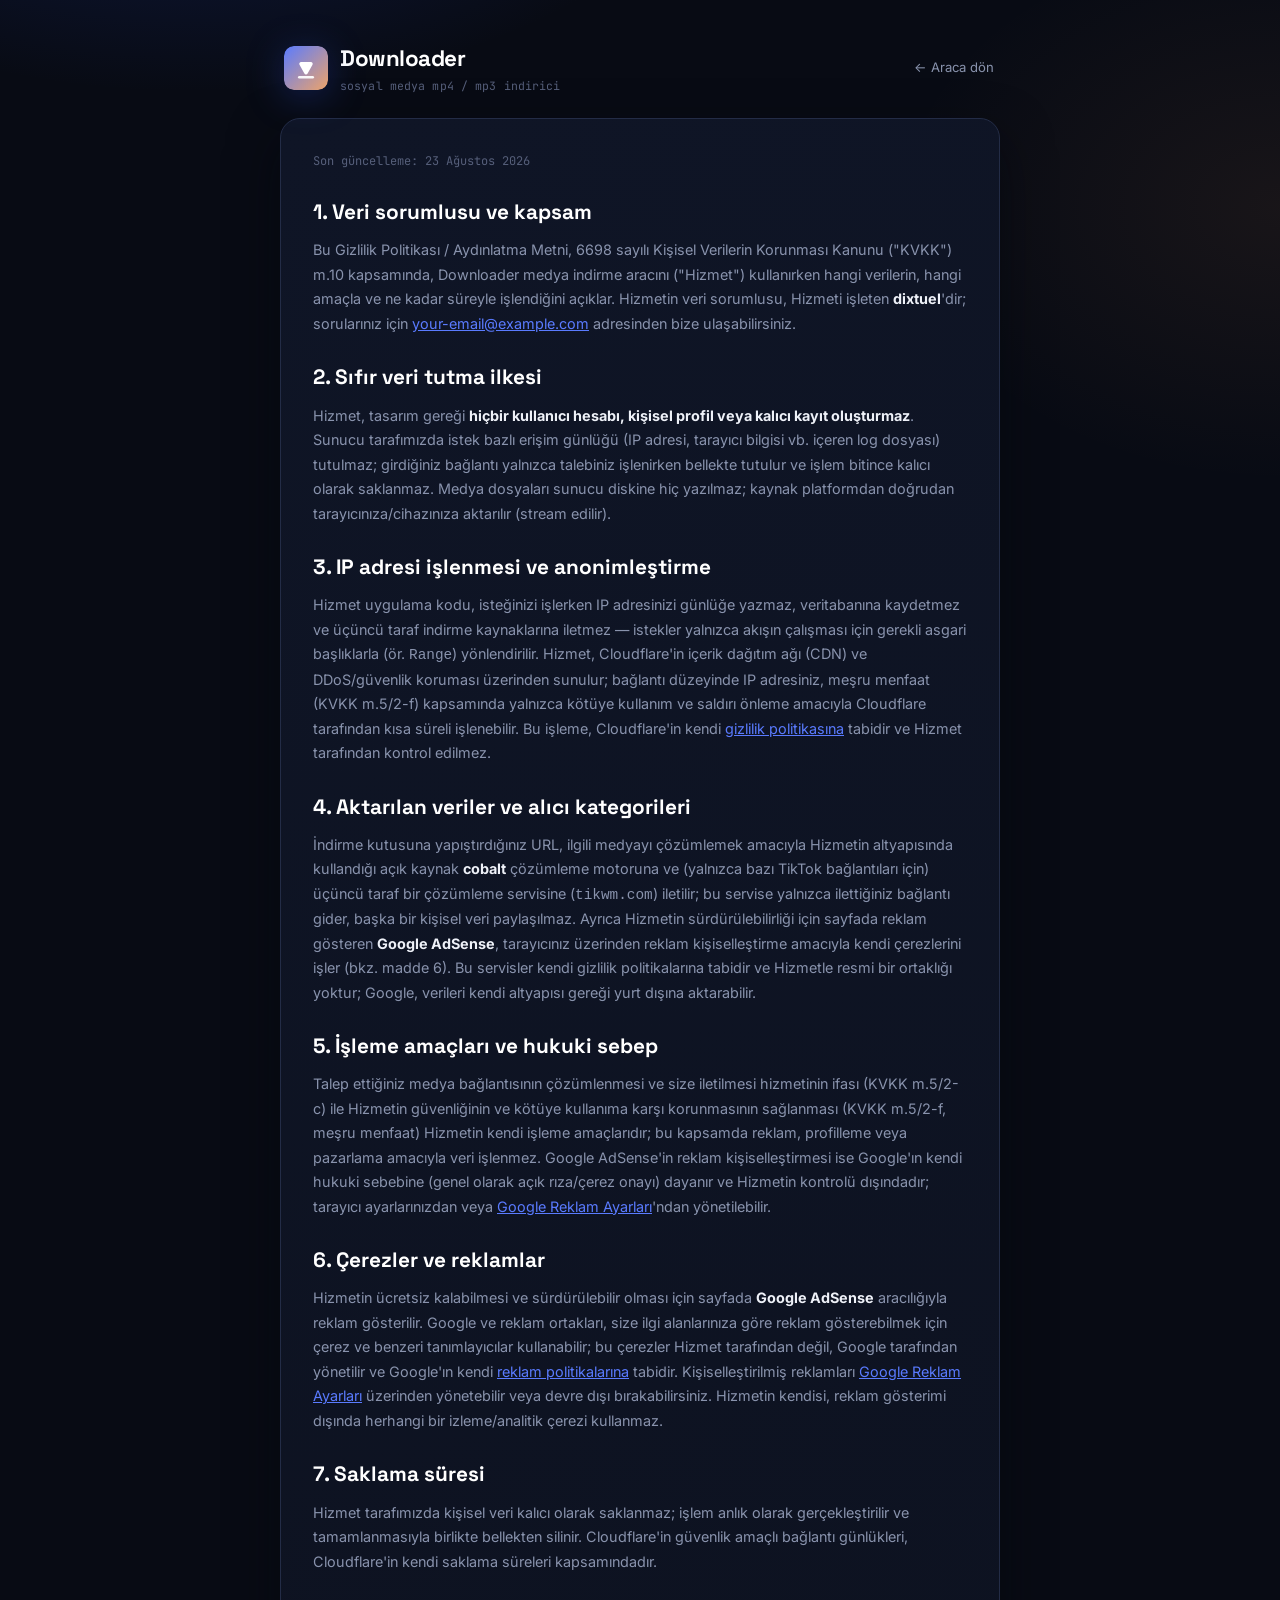
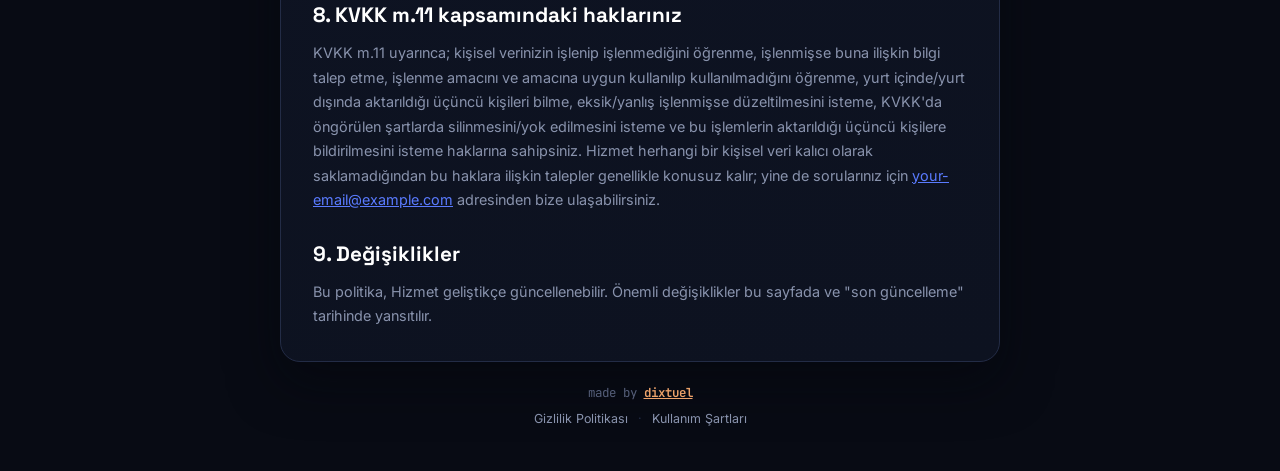
==== commit e28aa1fe: "İletişim e-postasını placeholder'a çevir (gerçek adres yalnız prod kopyasında) Co-Authored-By: Claud" ====
--- a/html/privacy.html
+++ b/html/privacy.html
@@ -7,6 +7,11 @@
   <meta name="description" content="Downloader medya indirme aracının gizlilik politikası: hangi veriler işlenir, IP anonimleştirme ve KVKK kapsamındaki haklarınız.">
   <link rel="canonical" href="https://downloader.dxtl.com.tr/privacy.html">
   <link rel="icon" type="image/svg+xml" href="/favicon.svg">
+  <link rel="icon" type="image/png" sizes="48x48" href="/favicon-48.png">
+  <link rel="icon" type="image/png" sizes="96x96" href="/favicon-96.png">
+  <link rel="icon" type="image/png" sizes="144x144" href="/favicon-144.png">
+  <link rel="icon" type="image/png" sizes="192x192" href="/favicon-192.png">
+  <link rel="apple-touch-icon" href="/favicon-192.png">
   <link rel="preconnect" href="https://fonts.googleapis.com">
   <link rel="preconnect" href="https://fonts.gstatic.com" crossorigin>
   <link href="https://fonts.googleapis.com/css2?family=Space+Grotesk:wght@500;700&family=Inter:wght@400;500;600;700&family=JetBrains+Mono:wght@400;500&display=swap" rel="stylesheet">
@@ -45,7 +50,7 @@
           Kanunu ("KVKK") m.10 kapsamında, Downloader medya indirme aracını ("Hizmet")
           kullanırken hangi verilerin, hangi amaçla ve ne kadar süreyle işlendiğini açıklar.
           Hizmetin veri sorumlusu, Hizmeti işleten <strong>dixtuel</strong>'dir; sorularınız
-          için Hizmet üzerindeki iletişim kanallarını kullanabilirsiniz.
+          için <a href="mailto:your-email@example.com">your-email@example.com</a> adresinden bize ulaşabilirsiniz.
         </p>
 
         <h2>2. Sıfır veri tutma ilkesi</h2>
@@ -129,7 +134,7 @@
           silinmesini/yok edilmesini isteme ve bu işlemlerin aktarıldığı üçüncü kişilere
           bildirilmesini isteme haklarına sahipsiniz. Hizmet herhangi bir kişisel veri
           kalıcı olarak saklamadığından bu haklara ilişkin talepler genellikle konusuz kalır;
-          yine de sorularınız için Hizmet üzerindeki iletişim kanallarını kullanabilirsiniz.
+          yine de sorularınız için <a href="mailto:your-email@example.com">your-email@example.com</a> adresinden bize ulaşabilirsiniz.
         </p>
 
         <h2>9. Değişiklikler</h2>
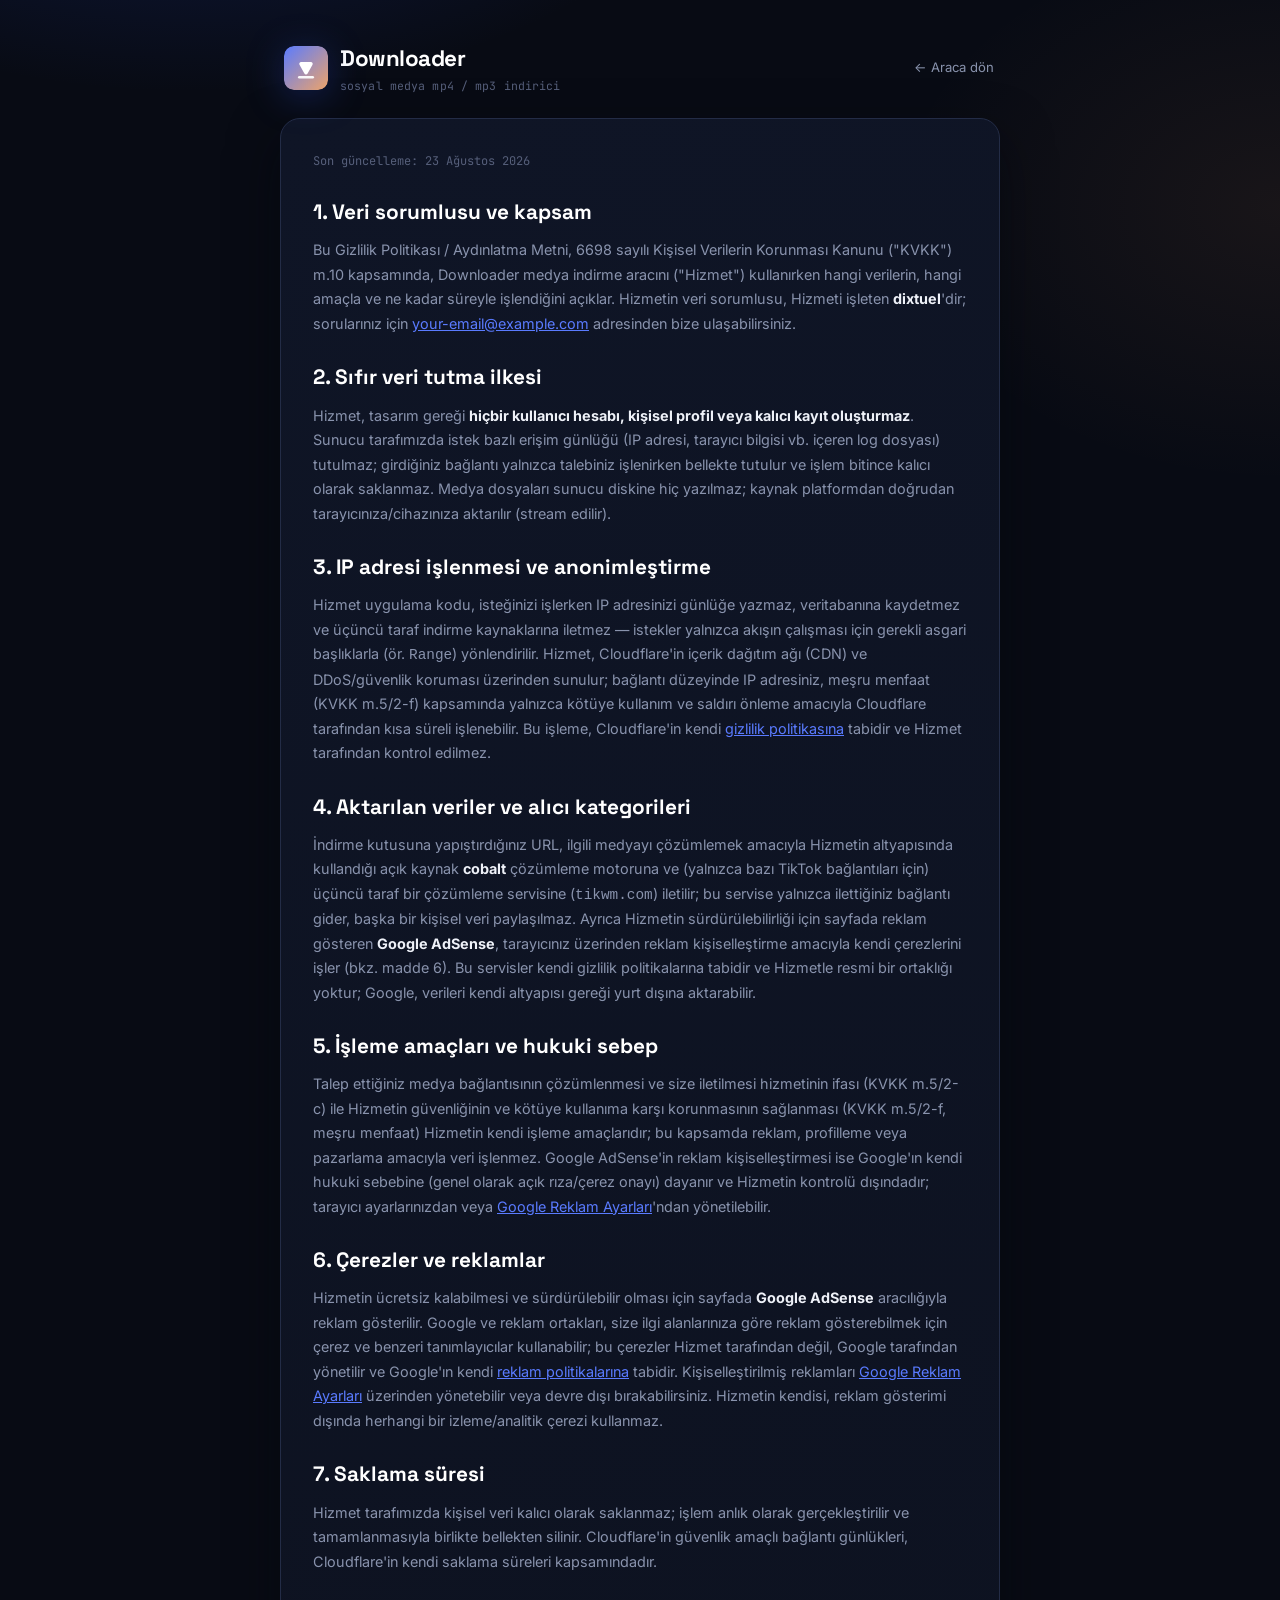
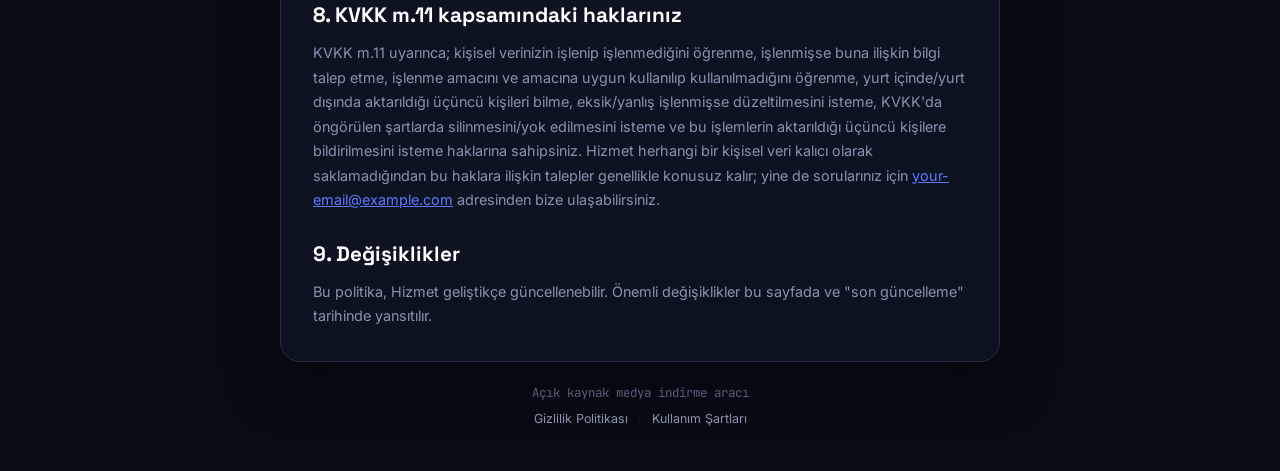
==== commit 826b2289: "feat: add dual egress proxy relays, youtube js solver and download manager support - Add Deno JavaSc" ====
--- a/html/privacy.html
+++ b/html/privacy.html
@@ -5,7 +5,7 @@
   <meta name="viewport" content="width=device-width, initial-scale=1.0">
   <title>Gizlilik Politikası — Downloader</title>
   <meta name="description" content="Downloader medya indirme aracının gizlilik politikası: hangi veriler işlenir, IP anonimleştirme ve KVKK kapsamındaki haklarınız.">
-  <link rel="canonical" href="https://downloader.dxtl.com.tr/privacy.html">
+  <link rel="canonical" href="/privacy.html">
   <link rel="icon" type="image/svg+xml" href="/favicon.svg">
   <link rel="icon" type="image/png" sizes="48x48" href="/favicon-48.png">
   <link rel="icon" type="image/png" sizes="96x96" href="/favicon-96.png">
@@ -146,7 +146,7 @@
     </main>
 
     <footer class="app-footer">
-      <span class="credit">made by <a class="maker" href="https://dxtl.com.tr/" target="_blank" rel="noopener">dixtuel</a></span>
+      <span class="credit">Açık kaynak medya indirme aracı</span>
       <nav class="footer-links">
         <a href="/privacy.html">Gizlilik Politikası</a>
         <span class="sep">·</span>
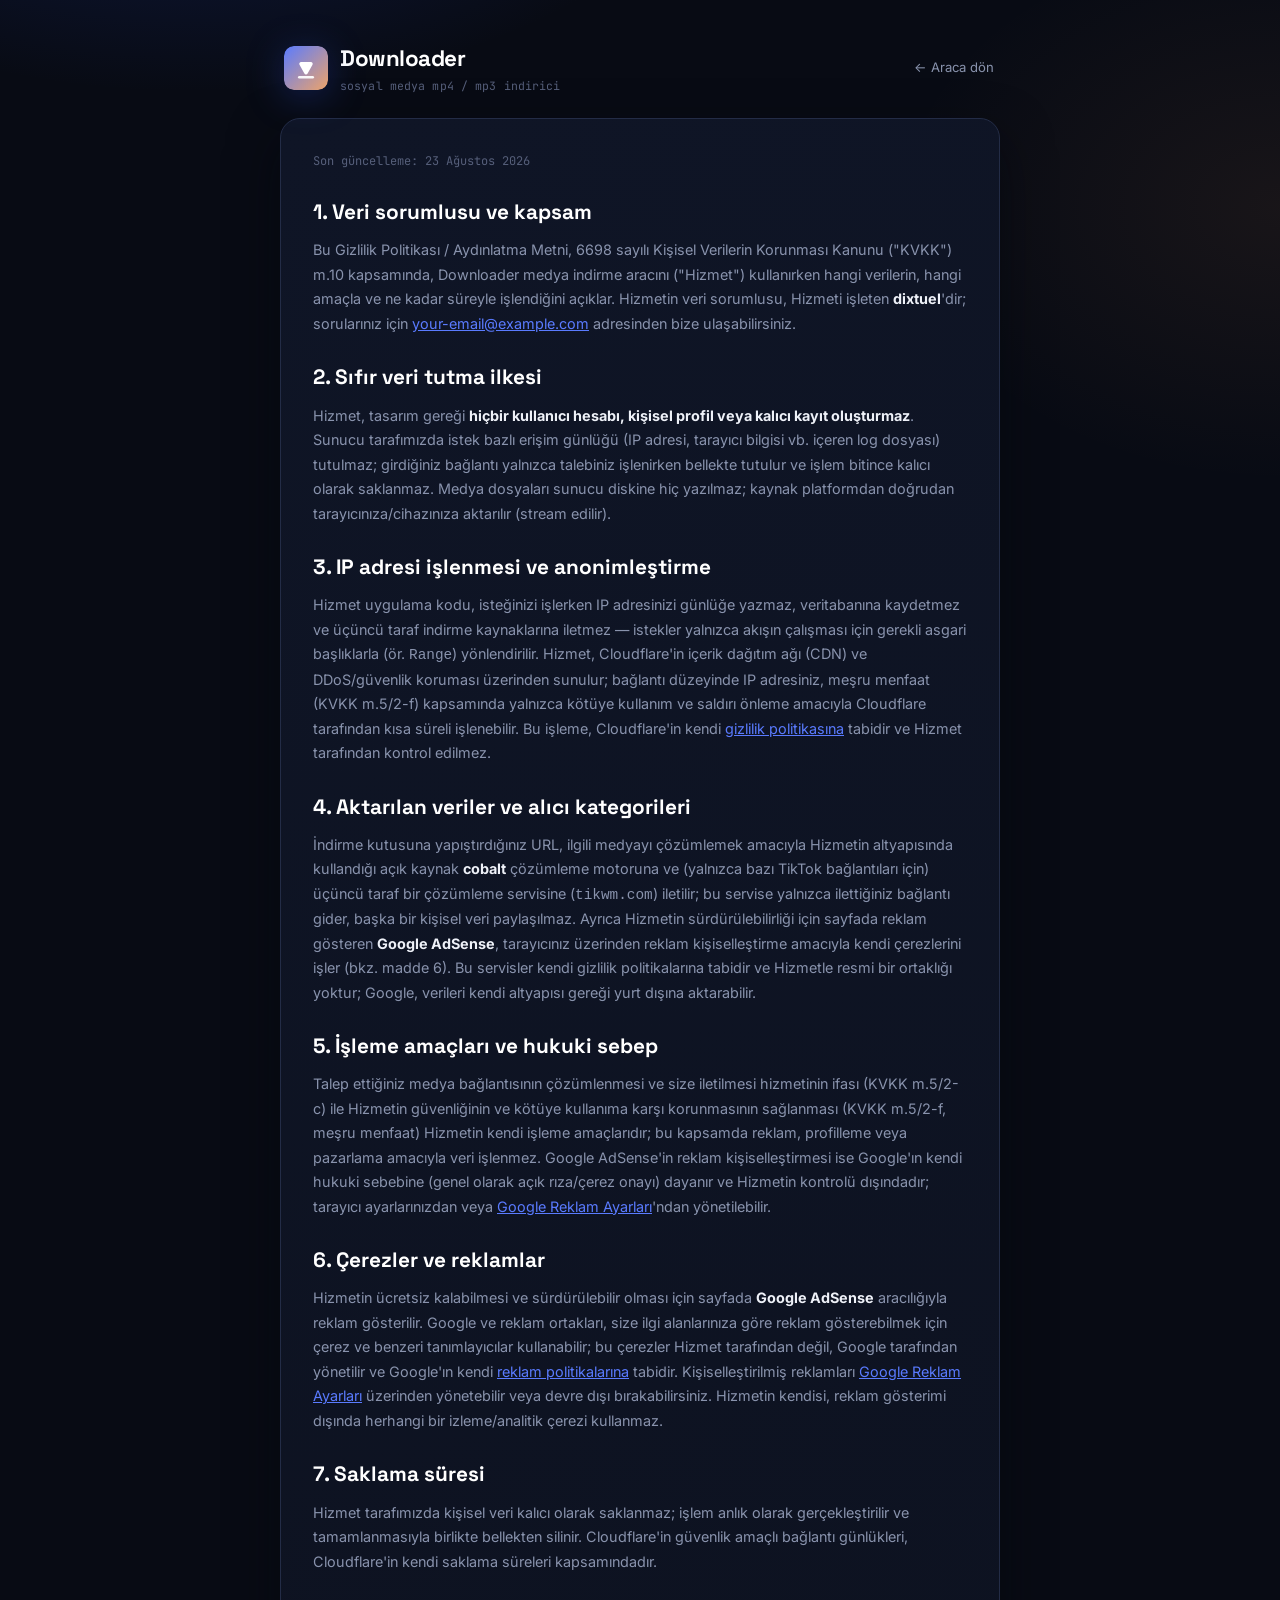
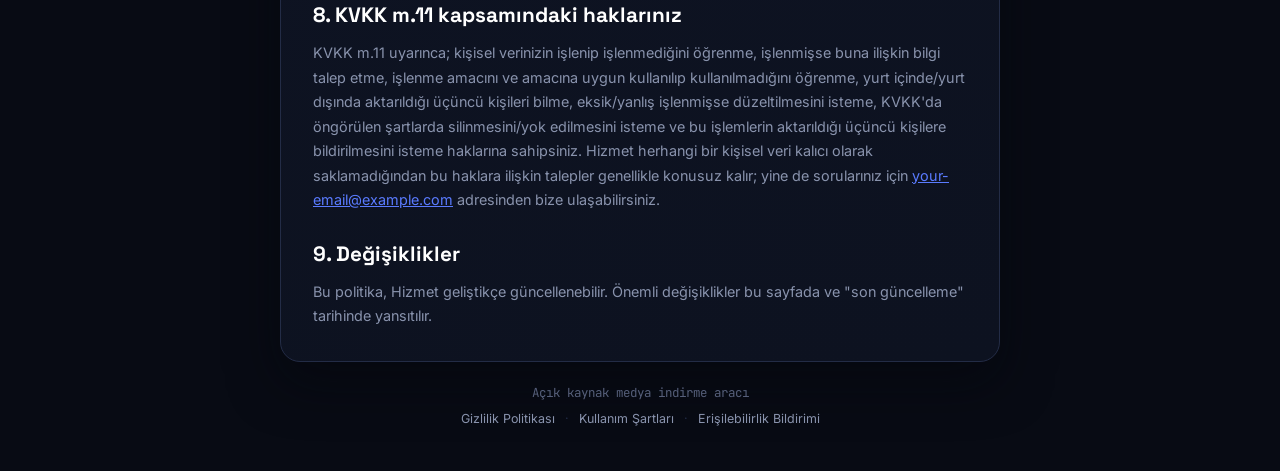
==== commit 7db97dac: "feat: add accessibility statement page and footer links (WCAG 2.1 AA)" ====
--- a/html/privacy.html
+++ b/html/privacy.html
@@ -151,6 +151,8 @@
         <a href="/privacy.html">Gizlilik Politikası</a>
         <span class="sep">·</span>
         <a href="/terms.html">Kullanım Şartları</a>
+        <span class="sep">·</span>
+        <a href="/accessibility.html">Erişilebilirlik Bildirimi</a>
       </nav>
     </footer>
   </div>
--- a/html/style.css
+++ b/html/style.css
@@ -339,16 +339,12 @@
 
 .mute-toggle:has(input:checked) { color: var(--paper); }
 
-/* Result Container */
+/* Result Container & Dynamic Media Card */
 .result-container {
   margin-top: 4px;
-  padding: 16px;
-  background: var(--panel-2);
-  border: 1px solid var(--line);
-  border-radius: var(--r-md);
   display: flex;
   flex-direction: column;
-  gap: 12px;
+  gap: 14px;
   animation: fadeIn 0.25s ease-out;
   position: relative;
   z-index: 1;
@@ -358,6 +354,216 @@
   from { opacity: 0; transform: translateY(-4px); }
   to { opacity: 1; transform: translateY(0); }
 }
+
+.media-card {
+  display: flex;
+  flex-direction: column;
+  gap: 16px;
+  background: var(--panel-2);
+  border: 1px solid var(--line);
+  border-radius: var(--r-md);
+  padding: 16px;
+  box-shadow: 0 4px 20px rgba(0, 0, 0, 0.25);
+}
+
+.media-header {
+  display: flex;
+  gap: 14px;
+  align-items: flex-start;
+}
+
+@media (max-width: 520px) {
+  .media-header { flex-direction: column; }
+  .media-thumb-box { width: 100% !important; max-height: 200px; }
+}
+
+.media-thumb-box {
+  position: relative;
+  width: 140px;
+  aspect-ratio: 16/9;
+  border-radius: var(--r-sm);
+  overflow: hidden;
+  background: #080b14;
+  flex-shrink: 0;
+  border: 1px solid var(--line-soft);
+}
+
+.media-thumb-box img {
+  width: 100%;
+  height: 100%;
+  object-fit: cover;
+  display: block;
+}
+
+.duration-badge {
+  position: absolute;
+  bottom: 4px;
+  right: 4px;
+  background: rgba(8, 11, 20, 0.85);
+  color: #fff;
+  font-family: var(--mono);
+  font-size: 0.68rem;
+  font-weight: 600;
+  padding: 2px 5px;
+  border-radius: 4px;
+}
+
+.platform-badge {
+  position: absolute;
+  top: 4px;
+  left: 4px;
+  background: rgba(37, 71, 201, 0.85);
+  color: #fff;
+  font-size: 0.65rem;
+  font-weight: 600;
+  padding: 2px 6px;
+  border-radius: 4px;
+  text-transform: uppercase;
+  letter-spacing: 0.03em;
+}
+
+.media-meta {
+  display: flex;
+  flex-direction: column;
+  gap: 4px;
+  min-width: 0;
+  flex: 1;
+}
+
+.media-title {
+  font-family: var(--body);
+  font-size: 0.95rem;
+  font-weight: 600;
+  color: var(--paper);
+  line-height: 1.35;
+  display: -webkit-box;
+  -webkit-line-clamp: 2;
+  -webkit-box-orient: vertical;
+  overflow: hidden;
+}
+
+.media-author {
+  font-size: 0.78rem;
+  color: var(--fog);
+  font-family: var(--mono);
+}
+
+/* Format Navigation Tabs */
+.format-tabs {
+  display: flex;
+  background: var(--input);
+  padding: 4px;
+  border-radius: var(--r-md);
+  border: 1px solid var(--line);
+  gap: 4px;
+}
+
+.format-tab-btn {
+  flex: 1;
+  display: flex;
+  align-items: center;
+  justify-content: center;
+  gap: 6px;
+  background: transparent;
+  border: none;
+  color: var(--fog);
+  font-family: var(--body);
+  font-size: 0.82rem;
+  font-weight: 500;
+  padding: 8px 10px;
+  border-radius: var(--r-sm);
+  cursor: pointer;
+  transition: all 0.18s var(--ease);
+}
+
+.format-tab-btn:hover { color: var(--paper); }
+
+.format-tab-btn.active {
+  background: var(--panel-2);
+  color: #fff;
+  font-weight: 600;
+  box-shadow: 0 2px 8px rgba(0, 0, 0, 0.25), inset 0 0 0 1px var(--line);
+}
+
+@media (max-width: 480px) {
+  .format-tabs { flex-direction: column; }
+}
+
+/* Format Panel / Body */
+.format-panel {
+  display: flex;
+  flex-direction: column;
+  gap: 14px;
+  background: var(--panel);
+  border: 1px solid var(--line);
+  border-radius: var(--r-sm);
+  padding: 14px;
+}
+
+.control-row {
+  display: grid;
+  grid-template-columns: 1fr 1fr;
+  gap: 12px;
+}
+
+@media (max-width: 480px) {
+  .control-row { grid-template-columns: 1fr; }
+}
+
+.control-group {
+  display: flex;
+  flex-direction: column;
+  gap: 6px;
+}
+
+.control-group label {
+  font-size: 0.74rem;
+  font-weight: 600;
+  color: var(--fog);
+  font-family: var(--mono);
+  text-transform: uppercase;
+  letter-spacing: 0.03em;
+}
+
+.custom-select {
+  background: var(--input);
+  border: 1px solid var(--line);
+  color: var(--paper);
+  font-family: var(--body);
+  font-size: 0.85rem;
+  padding: 9px 12px;
+  border-radius: var(--r-sm);
+  outline: none;
+  cursor: pointer;
+  transition: border-color 0.18s var(--ease);
+  width: 100%;
+}
+
+.custom-select:focus { border-color: var(--cobalt-bright); }
+
+.btn-primary-download {
+  display: flex;
+  align-items: center;
+  justify-content: center;
+  gap: 8px;
+  background: linear-gradient(135deg, var(--good) 0%, #3ca073 100%);
+  color: #05140b;
+  border: none;
+  font-family: var(--body);
+  font-size: 0.92rem;
+  font-weight: 700;
+  padding: 11px 20px;
+  border-radius: var(--r-sm);
+  cursor: pointer;
+  transition: filter 0.18s var(--ease), transform 0.1s var(--ease);
+  box-shadow: 0 4px 14px rgba(79, 178, 134, 0.3);
+  text-decoration: none;
+  width: 100%;
+}
+
+.btn-primary-download:hover { filter: brightness(1.08); }
+.btn-primary-download:active { transform: scale(0.99); }
+.btn-primary-download.loading { opacity: 0.75; pointer-events: none; }
 
 .result-card-single { display: flex; align-items: center; justify-content: space-between; gap: 12px; }
 .result-info { display: flex; flex-direction: column; gap: 4px; min-width: 0; }
